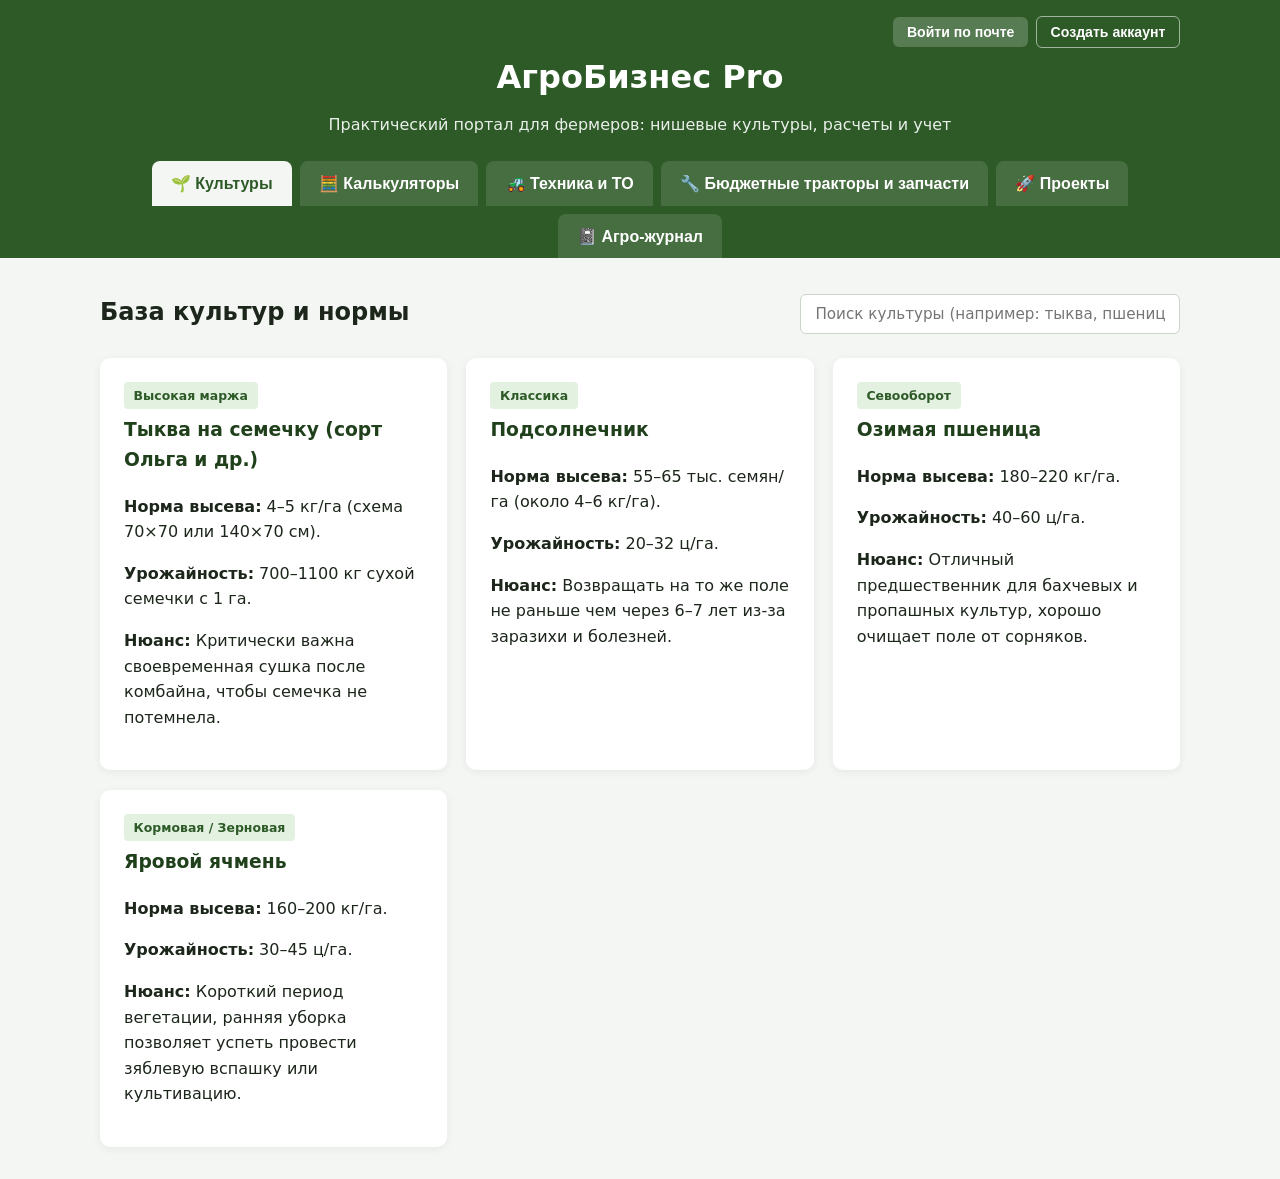
==== index.html @ dadf5dd4 "Add files via upload" ====
<!DOCTYPE html>
<html lang="ru">
<head>
    <meta charset="UTF-8">
    <meta name="viewport" content="width=device-width, initial-scale=1.0">
    <title>АгроБизнес Pro — Справочник, калькуляторы и журнал фермера</title>
    <link rel="stylesheet" href="style.css">
</head>
<body>
    <header>
        <div class="top-bar">
            <div class="auth-panel" id="authPanel">
                <button class="auth-btn" onclick="openAuthModal('login')">Войти по почте</button>
                <button class="auth-btn auth-btn-outline" onclick="openAuthModal('register')">Создать аккаунт</button>
            </div>
        </div>

        <h1>АгроБизнес Pro</h1>
        <p>Практический портал для фермеров: нишевые культуры, расчеты и учет</p>
        <nav class="tabs">
            <button class="tab-btn active" onclick="openTab('crops', this)">🌱 Культуры</button>
            <button class="tab-btn" onclick="openTab('calc', this)">🧮 Калькуляторы</button>
            <button class="tab-btn" onclick="openTab('tech', this)">🚜 Техника и ТО</button>
            <button class="tab-btn" onclick="openTab('budget-tractors', this)">🔧 Бюджетные тракторы и запчасти</button>
            <button class="tab-btn" onclick="openTab('projects', this)">🚀 Проекты</button>
            <button class="tab-btn" onclick="openTab('notes', this)">📓 Агро-журнал</button>
        </nav>
    </header>

    <!-- Модальное окно входа / регистрации -->
    <div class="modal-backdrop" id="authModal">
        <div class="modal-box">
            <button class="modal-close" onclick="closeAuthModal()">✕</button>
            <h3 id="authTitle">Вход по почте</h3>
            <p class="auth-hint" id="authHint">Локальный вход в браузере (для общей базы между устройствами подключается Supabase/Firebase).</p>
            <form onsubmit="handleAuthSubmit(event)">
                <div id="nameFieldWrap" style="display: none;">
                    <label>Имя или хозяйство:
                        <input type="text" id="authName" placeholder="Например: Илья / Хозяйство 3 га">
                    </label>
                </div>
                <label>Электронная почта:
                    <input type="email" id="authEmail" required placeholder="farmer@example.com">
                </label>
                <label>Пароль:
                    <input type="password" id="authPassword" required minlength="4" placeholder="Минимум 4 символа">
                </label>
                <button type="submit" id="authSubmitBtn">Войти</button>
            </form>
            <div class="auth-switch">
                <span id="authSwitchText">Нет аккаунта?</span>
                <button type="button" class="link-btn" id="authSwitchBtn" onclick="toggleAuthMode()">Зарегистрироваться</button>
            </div>
            <div class="auth-error" id="authError"></div>
        </div>
    </div>

    <main>
        <!-- ВКЛАДКА 1: КУЛЬТУРЫ -->
        <section id="crops" class="tab-content active">
            <div class="section-header">
                <h2>База культур и нормы</h2>
                <input type="text" id="searchCrop" placeholder="Поиск культуры (например: тыква, пшеница)..." onkeyup="filterCrops()">
            </div>
            <div class="cards" id="cropCards">
                <div class="card crop-item">
                    <span class="badge">Высокая маржа</span>
                    <h3>Тыква на семечку (сорт Ольга и др.)</h3>
                    <p><strong>Норма высева:</strong> 4–5 кг/га (схема 70×70 или 140×70 см).</p>
                    <p><strong>Урожайность:</strong> 700–1100 кг сухой семечки с 1 га.</p>
                    <p><strong>Нюанс:</strong> Критически важна своевременная сушка после комбайна, чтобы семечка не потемнела.</p>
                </div>
                <div class="card crop-item">
                    <span class="badge">Классика</span>
                    <h3>Подсолнечник</h3>
                    <p><strong>Норма высева:</strong> 55–65 тыс. семян/га (около 4–6 кг/га).</p>
                    <p><strong>Урожайность:</strong> 20–32 ц/га.</p>
                    <p><strong>Нюанс:</strong> Возвращать на то же поле не раньше чем через 6–7 лет из-за заразихи и болезней.</p>
                </div>
                <div class="card crop-item">
                    <span class="badge">Севооборот</span>
                    <h3>Озимая пшеница</h3>
                    <p><strong>Норма высева:</strong> 180–220 кг/га.</p>
                    <p><strong>Урожайность:</strong> 40–60 ц/га.</p>
                    <p><strong>Нюанс:</strong> Отличный предшественник для бахчевых и пропашных культур, хорошо очищает поле от сорняков.</p>
                </div>
                <div class="card crop-item">
                    <span class="badge">Кормовая / Зерновая</span>
                    <h3>Яровой ячмень</h3>
                    <p><strong>Норма высева:</strong> 160–200 кг/га.</p>
                    <p><strong>Урожайность:</strong> 30–45 ц/га.</p>
                    <p><strong>Нюанс:</strong> Короткий период вегетации, ранняя уборка позволяет успеть провести зяблевую вспашку или культивацию.</p>
                </div>
            </div>
        </section>

        <!-- ВКЛАДКА 2: КАЛЬКУЛЯТОРЫ -->
        <section id="calc" class="tab-content">
            <h2>Агро-калькуляторы</h2>
            <div class="calc-grid">
                <div class="calc-box">
                    <h3>💰 Рентабельность гектара</h3>
                    <label>Площадь (га): <input type="number" id="area" value="3"></label>
                    <label>Затраты на 1 га (ГСМ, семена, работа): <input type="number" id="cost" value="15000"></label>
                    <label>Урожайность с 1 га (кг): <input type="number" id="yield" value="800"></label>
                    <label>Цена реализации за 1 кг: <input type="number" id="price" value="85"></label>
                    <button onclick="calculateProfit()">Рассчитать прибыль</button>
                    <div class="result-box" id="profitResult">Чистая прибыль: 159 000</div>
                </div>

                <div class="calc-box">
                    <h3>🌾 Расход семян и топлива (ГСМ)</h3>
                    <label>Площадь участка (га): <input type="number" id="seedArea" value="3"></label>
                    <label>Норма высева (кг/га): <input type="number" id="seedRate" value="4.5" step="0.1"></label>
                    <label>Запас на пересев (%): <input type="number" id="seedReserve" value="10"></label>
                    <label>Расход ДТ на цикл работ (л/га): <input type="number" id="fuelRate" value="35"></label>
                    <button onclick="calculateResources()">Рассчитать ресурсы</button>
                    <div class="result-box" id="resourceResult">Нужно семян: 14.9 кг | Дизтоплива: 105 л</div>
                </div>
            </div>
        </section>

        <!-- ВКЛАДКА 3: ТЕХНИКА И ТО -->
        <section id="tech" class="tab-content">
            <h2>Подготовка техники и агрегатов</h2>
            <div class="cards">
                <div class="card">
                    <h3>Трактор и мини-трактор</h3>
                    <ul class="checklist">
                        <li><input type="checkbox"> Замена моторного масла и фильтров перед сезоном</li>
                        <li><input type="checkbox"> Проверка уровня масла в гидравлике и КПП</li>
                        <li><input type="checkbox"> Протяжка колесных болтов и проверка давления в шинах</li>
                        <li><input type="checkbox"> Шприцевание крестовин, рулевых тяг и навески</li>
                    </ul>
                </div>
                <div class="card">
                    <h3>Культиватор и почвообработка</h3>
                    <ul class="checklist">
                        <li><input type="checkbox"> Проверка износа стрельчатых лап и стоек</li>
                        <li><input type="checkbox"> Выставление рамы по горизонту на ровной площадке</li>
                        <li><input type="checkbox"> Смазка подшипников опорных колес и катков</li>
                    </ul>
                </div>
                <div class="card">
                    <h3>Прицеп и логистика урожая</h3>
                    <ul class="checklist">
                        <li><input type="checkbox"> Проверка ступичных подшипников и тормозной системы</li>
                        <li><input type="checkbox"> Герметичность бортов (особенно для мелкого зерна и семечки)</li>
                        <li><input type="checkbox"> Исправность светотехники и страховочных цепей</li>
                    </ul>
                </div>
            </div>
        </section>

        <!-- ВКЛАДКА 4: БЮДЖЕТНЫЕ ТРАКТОРЫ И ЗАПЧАСТИ -->
        <section id="budget-tractors" class="tab-content">
            <div class="section-header">
                <h2>Бюджетные тракторы и комплектующие</h2>
                <input type="text" id="searchTractor" placeholder="Поиск модели или запчасти (ремни, гидравлика, навеска)..." onkeyup="filterTractors()">
            </div>

            <div class="cards" id="tractorCards">
                <div class="card tractor-item">
                    <span class="badge">Бюджет / ЛПХ</span>
                    <h3>Ременные минитракторы (12–18 л.с.)</h3>
                    <p><strong>Плюсы:</strong> Низкая цена входа, простая конструкция, доступные расходники и малый расход топлива.</p>
                    <p><strong>Минусы:</strong> Меньший ресурс при тяжелой вспашке и частой работе с прицепом.</p>
                    <p><strong>На что смотреть при покупке:</strong> Люфты в рулевом, состояние ремней и шкивов, подтеки масла на КПП и двигателе.</p>
                </div>

                <div class="card tractor-item">
                    <span class="badge">Универсальный класс</span>
                    <h3>Компактные полноприводные/заднеприводные минитракторы (20–24 л.с.)</h3>
                    <p><strong>Плюсы:</strong> Полноценная гидравлика, ВОМ, удобнее работать с культиватором, фрезой и прицепом на нескольких гектарах.</p>
                    <p><strong>Минусы:</strong> Выше стоимость самой машины и узлов трансмиссии/гидравлики.</p>
                    <p><strong>На что смотреть при покупке:</strong> Работа гидрораспределителя под нагрузкой, состояние сцепления и шлицов ВОМ.</p>
                </div>

                <div class="card tractor-item">
                    <span class="badge">DIY / Адаптация</span>
                    <h3>Малобюджетные и кастомные минитракторы</h3>
                    <p><strong>Плюсы:</strong> Гибкая сборка под конкретные задачи (культивация, перевозка, междурядная обработка) за минимальные деньги.</p>
                    <p><strong>Минусы:</strong> Требуют времени на доводку, сварку, подбор передаточных чисел и самостоятельный ремонт.</p>
                    <p><strong>На что смотреть при покупке:</strong> Прочность рамы и точек крепления навески, соосность валов и цепных/ременных передач.</p>
                </div>
            </div>

            <h3 class="sub-heading">Ключевые комплектующие и запчасти в запасе</h3>
            <div class="cards">
                <div class="card tractor-item">
                    <span class="badge">Привод и трансмиссия</span>
                    <h3>Ремни, цепи, шкивы и сцепление</h3>
                    <p><strong>Запчасти:</strong> Клиновые ремни профиля B/SPB, приводные цепи, натяжные ролики, диски/выжимные сцепления.</p>
                    <p><strong>Совет:</strong> Держите запасной ремень и замок/звенья цепи в ящике с инструментом — обрыв в поле не остановит работу надолго.</p>
                </div>

                <div class="card tractor-item">
                    <span class="badge">Навесное и гидравлика</span>
                    <h3>Гидрошланги, распределитель и тяги навески</h3>
                    <p><strong>Запчасти:</strong> РВД (рукава высокого давления), медные/алюминиевые уплотнительные кольца, пальцы, шплинты, центральный винт.</p>
                    <p><strong>Совет:</strong> Проверяйте шланги на трещины и потертости об острые кромки рамы.</p>
                </div>

                <div class="card tractor-item">
                    <span class="badge">Ходовая и ТО</span>
                    <h3>Фильтры, подшипники, крестовины и резина</h3>
                    <p><strong>Запчасти:</strong> Масляные, топливные и воздушные фильтры, ступичные/опорные подшипники, крестовины кардана, камеры и покрышки.</p>
                    <p><strong>Совет:</strong> Записывайте маркировку всех фильтров и подшипников в агро-журнал, чтобы заказывать без замеров в магазине.</p>
                </div>
            </div>
        </section>

        <!-- ВКЛАДКА 5: ПРОЕКТЫ СООБЩЕСТВА -->
        <section id="projects" class="tab-content">
            <div class="section-header">
                <h2>Проекты и идеи участников</h2>
                <input type="text" id="searchProject" placeholder="Поиск по проектам, направлению или автору..." onkeyup="filterProjects()">
            </div>

            <div class="project-form-box">
                <h3>Добавить свой проект</h3>
                <div class="project-form-grid">
                    <input type="text" id="projTitle" placeholder="Название проекта (например: Сушилка для тыквенной семечки)">
                    <input type="text" id="projCategory" placeholder="Направление (например: Переработка / Техника)">
                    <input type="text" id="projAuthor" placeholder="Автор / команда (или Контакт)">
                </div>
                <textarea id="projDesc" rows="3" placeholder="Кратко опишите цель проекта, что уже сделано и какая нужна помощь или партнерство..."></textarea>
                <button onclick="addProject()">Опубликовать проект</button>
            </div>

            <div class="cards" id="projectsList"></div>
        </section>

        <!-- ВКЛАДКА 6: АГРО-ЖУРНАЛ -->
        <section id="notes" class="tab-content">
            <h2>Журнал работ и расходов</h2>
            <p class="subtitle" id="notesScopeHint">Записи сохраняются в памяти вашего браузера.</p>
            <div class="note-form">
                <input type="text" id="noteText" placeholder="Например: Культивация 3 га — ушло 25 л ДТ...">
                <button onclick="addNote()">Добавить запись</button>
            </div>
            <ul id="notesList" class="notes-list"></ul>
        </section>
    </main>

    <script src="script.js"></script>
</body>
</html>
---- style.css ----
:root {
    --primary: #2d5a27;
    --primary-dark: #1f401b;
    --accent: #e6a817;
    --bg: #f3f6f2;
    --card-bg: #ffffff;
    --text: #1c261b;
}

body { font-family: system-ui, -apple-system, sans-serif; margin: 0; background: var(--bg); color: var(--text); line-height: 1.6; }
header { background: var(--primary); color: white; padding: 1rem 1rem 0; text-align: center; }
header h1 { margin: 0.25rem 0 0; font-size: 2rem; }
header p { margin: 0.5rem 0 1.5rem; opacity: 0.9; }

.top-bar { max-width: 1080px; margin: 0 auto; display: flex; justify-content: flex-end; }
.auth-panel { display: flex; align-items: center; gap: 0.5rem; flex-wrap: wrap; }
.user-badge { font-size: 0.88rem; background: rgba(255,255,255,0.16); padding: 0.35rem 0.7rem; border-radius: 6px; }
.auth-btn { background: rgba(255,255,255,0.2); color: white; padding: 0.45rem 0.85rem; font-size: 0.88rem; border-radius: 6px; }
.auth-btn:hover { background: rgba(255,255,255,0.32); }
.auth-btn-outline { background: transparent; border: 1px solid rgba(255,255,255,0.55); }

.tabs { display: flex; justify-content: center; gap: 0.5rem; flex-wrap: wrap; max-width: 1080px; margin: 0 auto; }
.tab-btn { background: rgba(255,255,255,0.12); color: white; border: none; padding: 0.8rem 1.2rem; border-radius: 8px 8px 0 0; cursor: pointer; font-size: 1rem; font-weight: 600; transition: 0.2s; }
.tab-btn:hover { background: rgba(255,255,255,0.25); }
.tab-btn.active { background: var(--bg); color: var(--primary); }

main { max-width: 1080px; margin: 2rem auto; padding: 0 1rem; }
.tab-content { display: none; animation: fadeIn 0.25s ease; }
.tab-content.active { display: block; }

@keyframes fadeIn { from { opacity: 0; transform: translateY(4px); } to { opacity: 1; transform: translateY(0); } }

.section-header { display: flex; justify-content: space-between; align-items: center; flex-wrap: wrap; gap: 1rem; margin-bottom: 1.5rem; }
.section-header h2 { margin: 0; }
#searchCrop, #searchTractor, #searchProject { max-width: 380px; padding: 0.6rem 0.9rem; border: 1px solid #cbd5c9; border-radius: 6px; font-size: 0.95rem; }
.sub-heading { margin: 2rem 0 1rem; color: var(--primary-dark); }

.cards { display: grid; grid-template-columns: repeat(auto-fit, minmax(270px, 1fr)); gap: 1.2rem; }
.card { background: var(--card-bg); padding: 1.5rem; border-radius: 10px; box-shadow: 0 2px 8px rgba(0,0,0,0.06); position: relative; }
.card h3 { margin-top: 0.4rem; color: var(--primary-dark); }
.badge { display: inline-block; background: #e3f1e1; color: var(--primary); font-size: 0.78rem; font-weight: bold; padding: 0.2rem 0.6rem; border-radius: 4px; }

.calc-grid { display: grid; grid-template-columns: repeat(auto-fit, minmax(300px, 1fr)); gap: 1.5rem; }
.calc-box { background: var(--card-bg); padding: 1.5rem; border-radius: 10px; box-shadow: 0 2px 8px rgba(0,0,0,0.06); display: flex; flex-direction: column; gap: 0.8rem; }
.calc-box h3 { margin: 0 0 0.4rem; color: var(--primary-dark); }
input[type="number"], input[type="text"], input[type="email"], input[type="password"], textarea {
    width: 100%; padding: 0.55rem; margin-top: 0.25rem; border: 1px solid #cbd5c9; border-radius: 6px; box-sizing: border-box; font-size: 1rem; font-family: inherit;
}
button { background: var(--primary); color: white; border: none; padding: 0.8rem 1.2rem; border-radius: 6px; cursor: pointer; font-weight: bold; font-size: 0.95rem; }
button:hover { background: var(--primary-dark); }
.result-box { background: #eef6ed; border-left: 4px solid var(--primary); padding: 0.8rem; font-weight: bold; border-radius: 4px; margin-top: 0.3rem; }

.checklist { list-style: none; padding: 0; margin: 0; }
.checklist li { padding: 0.5rem 0; border-bottom: 1px solid #eef2ed; display: flex; align-items: center; gap: 0.6rem; }
.checklist li:last-child { border-bottom: none; }

.project-form-box { background: var(--card-bg); padding: 1.5rem; border-radius: 10px; box-shadow: 0 2px 8px rgba(0,0,0,0.06); margin-bottom: 1.5rem; display: flex; flex-direction: column; gap: 0.8rem; }
.project-form-box h3 { margin: 0; color: var(--primary-dark); }
.project-form-grid { display: grid; grid-template-columns: repeat(auto-fit, minmax(200px, 1fr)); gap: 0.8rem; }
.project-meta { font-size: 0.85rem; color: #526350; margin-top: 0.8rem; }
.project-actions { margin-top: 1rem; display: flex; justify-content: flex-end; }

.note-form { display: flex; gap: 0.6rem; margin-bottom: 1.2rem; }
.note-form input { margin-top: 0; }
.notes-list { list-style: none; padding: 0; display: flex; flex-direction: column; gap: 0.6rem; }
.notes-list li { background: white; padding: 0.9rem 1.2rem; border-radius: 8px; display: flex; justify-content: space-between; align-items: center; box-shadow: 0 1px 4px rgba(0,0,0,0.05); }
.del-btn { background: #c93b3b; padding: 0.4rem 0.7rem; font-size: 0.85rem; }
.del-btn:hover { background: #a62c2c; }

/* Модалка авторизации */
.modal-backdrop { display: none; position: fixed; inset: 0; background: rgba(0,0,0,0.55); z-index: 100; align-items: center; justify-content: center; padding: 1rem; }
.modal-backdrop.open { display: flex; }
.modal-box { background: white; width: 100%; max-width: 400px; padding: 1.6rem; border-radius: 12px; position: relative; box-shadow: 0 10px 30px rgba(0,0,0,0.25); }
.modal-box h3 { margin: 0 0 0.4rem; color: var(--primary-dark); }
.modal-box form { display: flex; flex-direction: column; gap: 0.8rem; margin-top: 0.8rem; }
.modal-close { position: absolute; top: 0.8rem; right: 0.8rem; background: transparent; color: #555; padding: 0.3rem 0.6rem; font-size: 1.1rem; }
.modal-close:hover { background: #eef2ed; color: #111; }
.auth-hint { font-size: 0.82rem; color: #5a6958; margin: 0; }
.auth-switch { margin-top: 1rem; font-size: 0.9rem; display: flex; gap: 0.4rem; align-items: center; flex-wrap: wrap; }
.link-btn { background: none; color: var(--primary); padding: 0; text-decoration: underline; font-size: 0.9rem; }
.link-btn:hover { background: none; color: var(--primary-dark); }
.auth-error { color: #c93b3b; font-size: 0.88rem; margin-top: 0.6rem; min-height: 1.2em; }
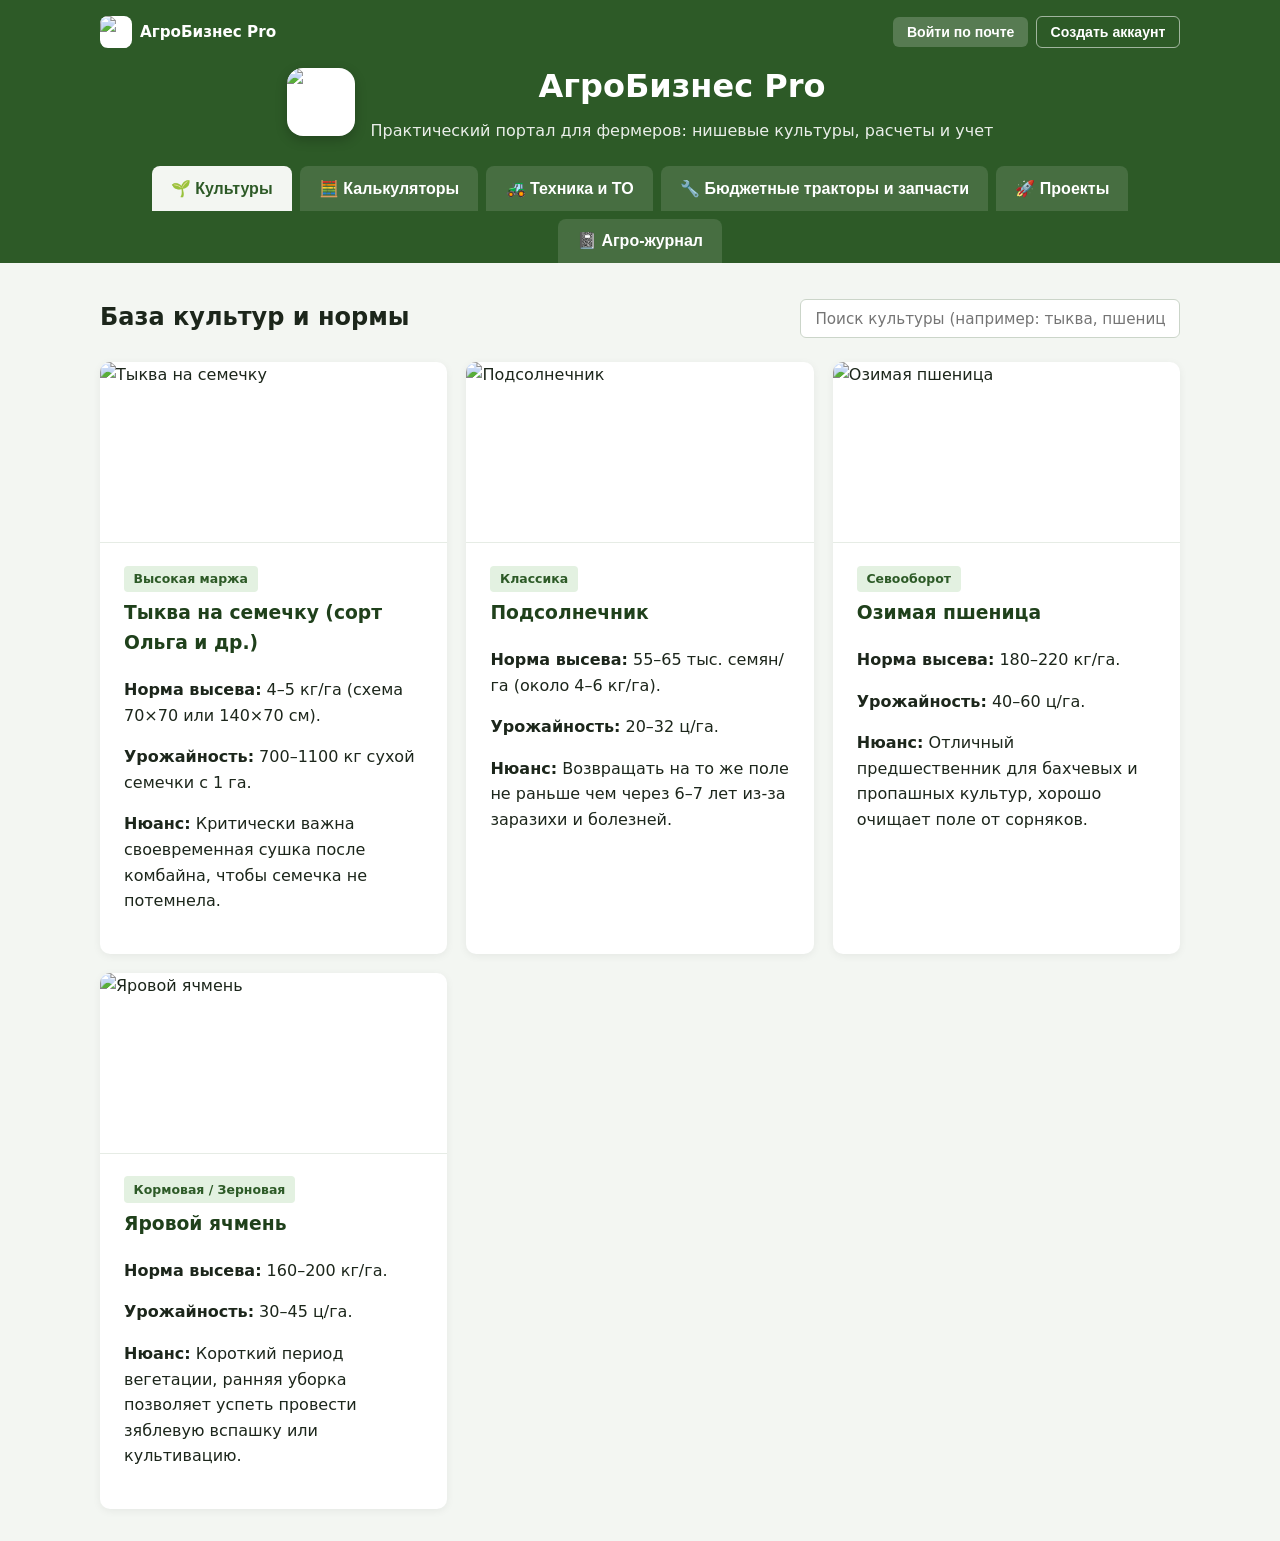
==== commit 6beda734: "Add files via upload" ====
--- a/index.html
+++ b/index.html
@@ -5,19 +5,30 @@
     <meta charset="UTF-8">
     <meta name="viewport" content="width=device-width, initial-scale=1.0">
     <title>АгроБизнес Pro — Справочник, калькуляторы и журнал фермера</title>
+    <link rel="icon" type="image/png" href="images/logo.png">
     <link rel="stylesheet" href="style.css">
 </head>
 <body>
     <header>
         <div class="top-bar">
+            <div class="brand-mini">
+                <img src="images/logo.png" alt="Логотип АгроБизнес Pro" class="site-logo">
+                <span class="brand-name">АгроБизнес Pro</span>
+            </div>
             <div class="auth-panel" id="authPanel">
                 <button class="auth-btn" onclick="openAuthModal('login')">Войти по почте</button>
                 <button class="auth-btn auth-btn-outline" onclick="openAuthModal('register')">Создать аккаунт</button>
             </div>
         </div>
 
-        <h1>АгроБизнес Pro</h1>
-        <p>Практический портал для фермеров: нишевые культуры, расчеты и учет</p>
+        <div class="hero-brand">
+            <img src="images/logo.png" alt="АгроБизнес Pro" class="hero-logo">
+            <div>
+                <h1>АгроБизнес Pro</h1>
+                <p>Практический портал для фермеров: нишевые культуры, расчеты и учет</p>
+            </div>
+        </div>
+
         <nav class="tabs">
             <button class="tab-btn active" onclick="openTab('crops', this)">🌱 Культуры</button>
             <button class="tab-btn" onclick="openTab('calc', this)">🧮 Калькуляторы</button>
@@ -65,32 +76,44 @@
             </div>
             <div class="cards" id="cropCards">
                 <div class="card crop-item">
-                    <span class="badge">Высокая маржа</span>
-                    <h3>Тыква на семечку (сорт Ольга и др.)</h3>
-                    <p><strong>Норма высева:</strong> 4–5 кг/га (схема 70×70 или 140×70 см).</p>
-                    <p><strong>Урожайность:</strong> 700–1100 кг сухой семечки с 1 га.</p>
-                    <p><strong>Нюанс:</strong> Критически важна своевременная сушка после комбайна, чтобы семечка не потемнела.</p>
-                </div>
-                <div class="card crop-item">
-                    <span class="badge">Классика</span>
-                    <h3>Подсолнечник</h3>
-                    <p><strong>Норма высева:</strong> 55–65 тыс. семян/га (около 4–6 кг/га).</p>
-                    <p><strong>Урожайность:</strong> 20–32 ц/га.</p>
-                    <p><strong>Нюанс:</strong> Возвращать на то же поле не раньше чем через 6–7 лет из-за заразихи и болезней.</p>
-                </div>
-                <div class="card crop-item">
-                    <span class="badge">Севооборот</span>
-                    <h3>Озимая пшеница</h3>
-                    <p><strong>Норма высева:</strong> 180–220 кг/га.</p>
-                    <p><strong>Урожайность:</strong> 40–60 ц/га.</p>
-                    <p><strong>Нюанс:</strong> Отличный предшественник для бахчевых и пропашных культур, хорошо очищает поле от сорняков.</p>
-                </div>
-                <div class="card crop-item">
-                    <span class="badge">Кормовая / Зерновая</span>
-                    <h3>Яровой ячмень</h3>
-                    <p><strong>Норма высева:</strong> 160–200 кг/га.</p>
-                    <p><strong>Урожайность:</strong> 30–45 ц/га.</p>
-                    <p><strong>Нюанс:</strong> Короткий период вегетации, ранняя уборка позволяет успеть провести зяблевую вспашку или культивацию.</p>
+                    <img src="images/pumpkin.jpg" alt="Тыква на семечку" class="crop-photo">
+                    <div class="card-body">
+                        <span class="badge">Высокая маржа</span>
+                        <h3>Тыква на семечку (сорт Ольга и др.)</h3>
+                        <p><strong>Норма высева:</strong> 4–5 кг/га (схема 70×70 или 140×70 см).</p>
+                        <p><strong>Урожайность:</strong> 700–1100 кг сухой семечки с 1 га.</p>
+                        <p><strong>Нюанс:</strong> Критически важна своевременная сушка после комбайна, чтобы семечка не потемнела.</p>
+                    </div>
+                </div>
+                <div class="card crop-item">
+                    <img src="images/sunflower.jpg" alt="Подсолнечник" class="crop-photo">
+                    <div class="card-body">
+                        <span class="badge">Классика</span>
+                        <h3>Подсолнечник</h3>
+                        <p><strong>Норма высева:</strong> 55–65 тыс. семян/га (около 4–6 кг/га).</p>
+                        <p><strong>Урожайность:</strong> 20–32 ц/га.</p>
+                        <p><strong>Нюанс:</strong> Возвращать на то же поле не раньше чем через 6–7 лет из-за заразихи и болезней.</p>
+                    </div>
+                </div>
+                <div class="card crop-item">
+                    <img src="images/wheat.jpg" alt="Озимая пшеница" class="crop-photo">
+                    <div class="card-body">
+                        <span class="badge">Севооборот</span>
+                        <h3>Озимая пшеница</h3>
+                        <p><strong>Норма высева:</strong> 180–220 кг/га.</p>
+                        <p><strong>Урожайность:</strong> 40–60 ц/га.</p>
+                        <p><strong>Нюанс:</strong> Отличный предшественник для бахчевых и пропашных культур, хорошо очищает поле от сорняков.</p>
+                    </div>
+                </div>
+                <div class="card crop-item">
+                    <img src="images/barley.jpg" alt="Яровой ячмень" class="crop-photo">
+                    <div class="card-body">
+                        <span class="badge">Кормовая / Зерновая</span>
+                        <h3>Яровой ячмень</h3>
+                        <p><strong>Норма высева:</strong> 160–200 кг/га.</p>
+                        <p><strong>Урожайность:</strong> 30–45 ц/га.</p>
+                        <p><strong>Нюанс:</strong> Короткий период вегетации, ранняя уборка позволяет успеть провести зяблевую вспашку или культивацию.</p>
+                    </div>
                 </div>
             </div>
         </section>
--- a/style.css
+++ b/style.css
@@ -10,10 +10,16 @@
 
 body { font-family: system-ui, -apple-system, sans-serif; margin: 0; background: var(--bg); color: var(--text); line-height: 1.6; }
 header { background: var(--primary); color: white; padding: 1rem 1rem 0; text-align: center; }
-header h1 { margin: 0.25rem 0 0; font-size: 2rem; }
-header p { margin: 0.5rem 0 1.5rem; opacity: 0.9; }
+header h1 { margin: 0; font-size: 2rem; }
+header p { margin: 0.35rem 0 0; opacity: 0.9; }
 
-.top-bar { max-width: 1080px; margin: 0 auto; display: flex; justify-content: flex-end; }
+.top-bar { max-width: 1080px; margin: 0 auto 0.8rem; display: flex; justify-content: space-between; align-items: center; gap: 0.8rem; flex-wrap: wrap; }
+.brand-mini { display: flex; align-items: center; gap: 0.5rem; font-weight: 700; font-size: 0.95rem; }
+.site-logo { width: 32px; height: 32px; border-radius: 8px; object-fit: cover; background: #fff; }
+
+.hero-brand { max-width: 1080px; margin: 0 auto 1.4rem; display: flex; align-items: center; justify-content: center; gap: 1rem; flex-wrap: wrap; }
+.hero-logo { width: 68px; height: 68px; border-radius: 16px; object-fit: cover; box-shadow: 0 4px 12px rgba(0,0,0,0.22); background: #fff; }
+
 .auth-panel { display: flex; align-items: center; gap: 0.5rem; flex-wrap: wrap; }
 .user-badge { font-size: 0.88rem; background: rgba(255,255,255,0.16); padding: 0.35rem 0.7rem; border-radius: 6px; }
 .auth-btn { background: rgba(255,255,255,0.2); color: white; padding: 0.45rem 0.85rem; font-size: 0.88rem; border-radius: 6px; }
@@ -37,7 +43,10 @@
 .sub-heading { margin: 2rem 0 1rem; color: var(--primary-dark); }
 
 .cards { display: grid; grid-template-columns: repeat(auto-fit, minmax(270px, 1fr)); gap: 1.2rem; }
-.card { background: var(--card-bg); padding: 1.5rem; border-radius: 10px; box-shadow: 0 2px 8px rgba(0,0,0,0.06); position: relative; }
+.card { background: var(--card-bg); padding: 1.5rem; border-radius: 10px; box-shadow: 0 2px 8px rgba(0,0,0,0.06); position: relative; overflow: hidden; }
+.card.crop-item { padding: 0; }
+.crop-photo { width: 100%; height: 180px; object-fit: cover; display: block; border-bottom: 1px solid #e6ece5; }
+.card-body { padding: 1.35rem 1.5rem 1.5rem; }
 .card h3 { margin-top: 0.4rem; color: var(--primary-dark); }
 .badge { display: inline-block; background: #e3f1e1; color: var(--primary); font-size: 0.78rem; font-weight: bold; padding: 0.2rem 0.6rem; border-radius: 4px; }
 
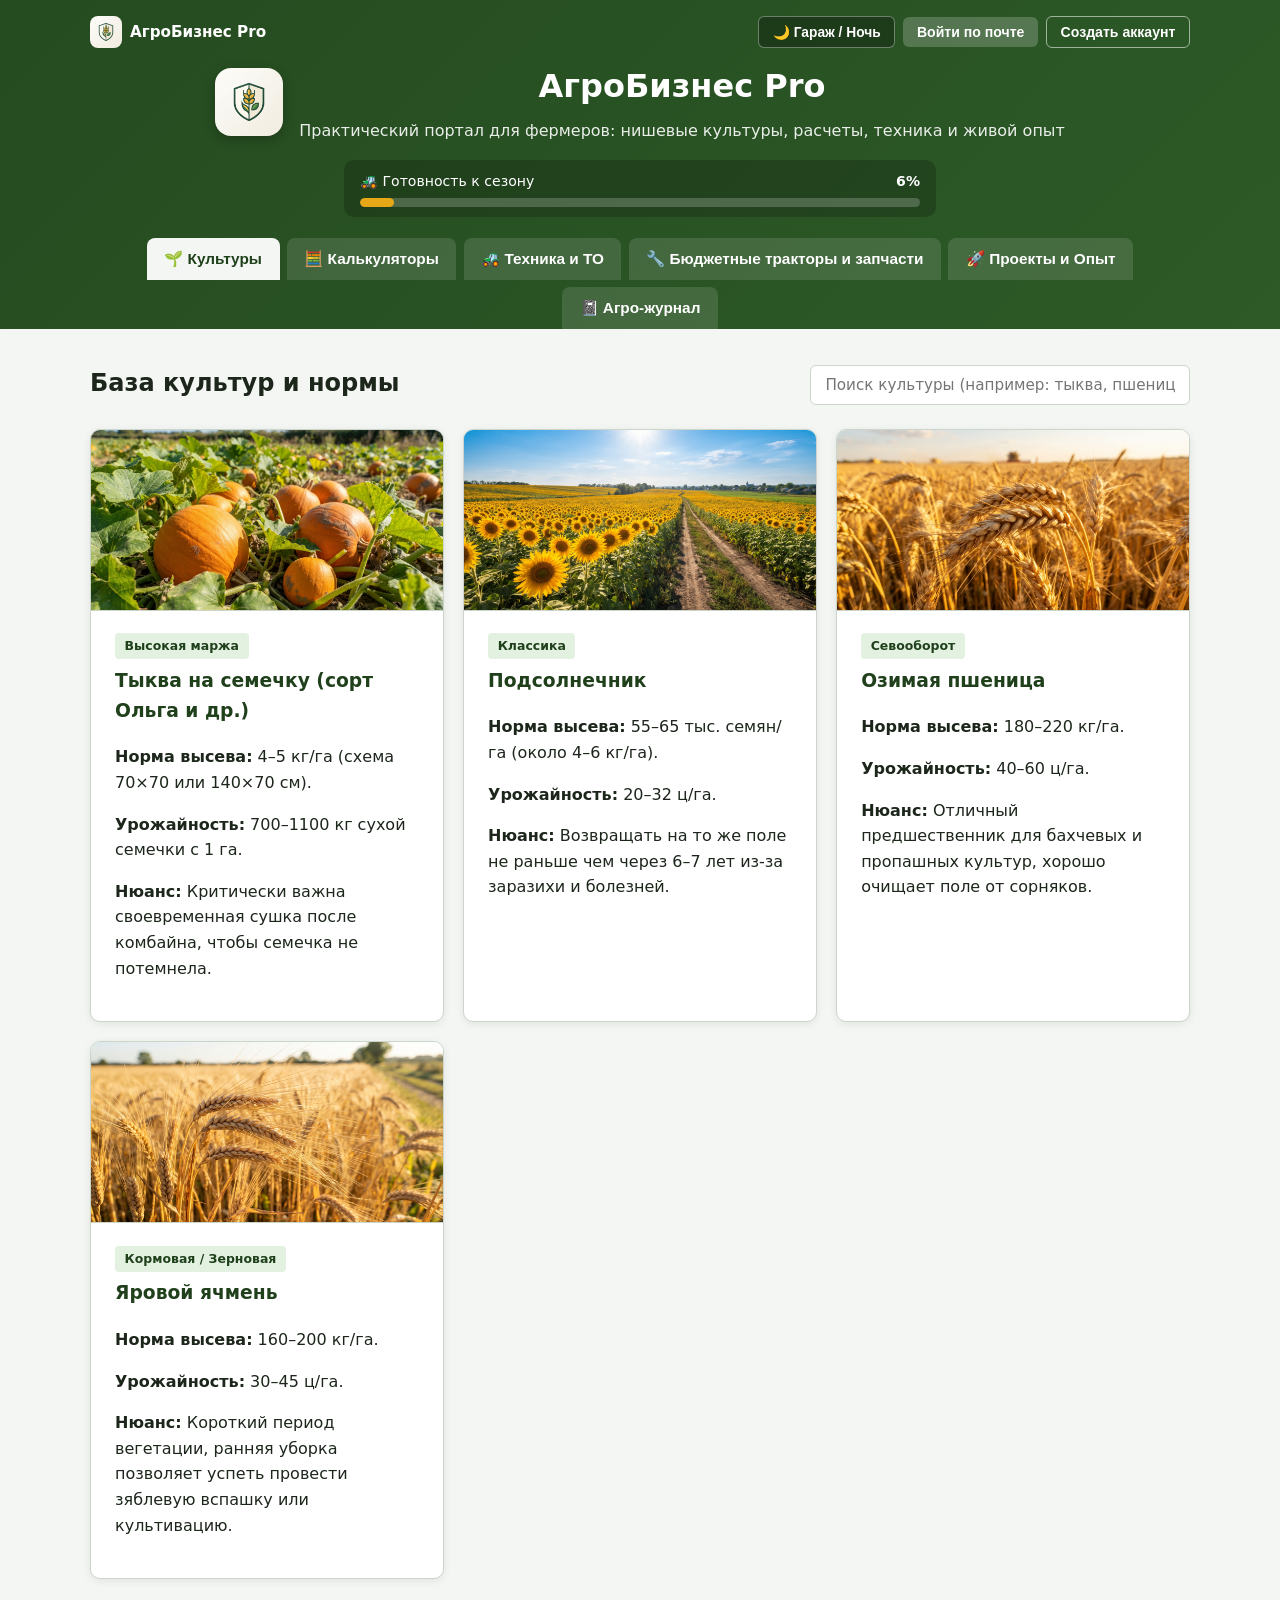
==== commit ce0e887a: "Add files via upload" ====
--- a/index.html
+++ b/index.html
@@ -15,9 +15,12 @@
                 <img src="images/logo.png" alt="Логотип АгроБизнес Pro" class="site-logo">
                 <span class="brand-name">АгроБизнес Pro</span>
             </div>
-            <div class="auth-panel" id="authPanel">
-                <button class="auth-btn" onclick="openAuthModal('login')">Войти по почте</button>
-                <button class="auth-btn auth-btn-outline" onclick="openAuthModal('register')">Создать аккаунт</button>
+            <div class="top-actions">
+                <button class="theme-toggle-btn" id="themeToggleBtn" onclick="toggleTheme()">🌙 Гараж / Ночь</button>
+                <div class="auth-panel" id="authPanel">
+                    <button class="auth-btn" onclick="openAuthModal('login')">Войти по почте</button>
+                    <button class="auth-btn auth-btn-outline" onclick="openAuthModal('register')">Создать аккаунт</button>
+                </div>
             </div>
         </div>
 
@@ -25,7 +28,18 @@
             <img src="images/logo.png" alt="АгроБизнес Pro" class="hero-logo">
             <div>
                 <h1>АгроБизнес Pro</h1>
-                <p>Практический портал для фермеров: нишевые культуры, расчеты и учет</p>
+                <p>Практический портал для фермеров: нишевые культуры, расчеты, техника и живой опыт</p>
+            </div>
+        </div>
+
+        <!-- Прогресс-бар готовности к сезону -->
+        <div class="season-progress-wrap">
+            <div class="season-progress-head">
+                <span>🚜 Готовность к сезону</span>
+                <strong id="seasonPercentText">0%</strong>
+            </div>
+            <div class="season-bar-track">
+                <div class="season-bar-fill" id="seasonBarFill" style="width: 0%;"></div>
             </div>
         </div>
 
@@ -34,7 +48,7 @@
             <button class="tab-btn" onclick="openTab('calc', this)">🧮 Калькуляторы</button>
             <button class="tab-btn" onclick="openTab('tech', this)">🚜 Техника и ТО</button>
             <button class="tab-btn" onclick="openTab('budget-tractors', this)">🔧 Бюджетные тракторы и запчасти</button>
-            <button class="tab-btn" onclick="openTab('projects', this)">🚀 Проекты</button>
+            <button class="tab-btn" onclick="openTab('projects', this)">🚀 Проекты и Опыт</button>
             <button class="tab-btn" onclick="openTab('notes', this)">📓 Агро-журнал</button>
         </nav>
     </header>
@@ -44,7 +58,7 @@
         <div class="modal-box">
             <button class="modal-close" onclick="closeAuthModal()">✕</button>
             <h3 id="authTitle">Вход по почте</h3>
-            <p class="auth-hint" id="authHint">Локальный вход в браузере (для общей базы между устройствами подключается Supabase/Firebase).</p>
+            <p class="auth-hint" id="authHint">Локальный вход в браузере (сохраняет твой профиль и журнал).</p>
             <form onsubmit="handleAuthSubmit(event)">
                 <div id="nameFieldWrap" style="display: none;">
                     <label>Имя или хозяйство:
@@ -118,26 +132,37 @@
             </div>
         </section>
 
-        <!-- ВКЛАДКА 2: КАЛЬКУЛЯТОРЫ -->
+        <!-- ВКЛАДКА 2: КАЛЬКУЛЯТОРЫ + СТРЕСС-ТЕСТ -->
         <section id="calc" class="tab-content">
-            <h2>Агро-калькуляторы</h2>
+            <h2>Агро-калькуляторы и стресс-тест</h2>
             <div class="calc-grid">
                 <div class="calc-box">
-                    <h3>💰 Рентабельность гектара</h3>
-                    <label>Площадь (га): <input type="number" id="area" value="3"></label>
-                    <label>Затраты на 1 га (ГСМ, семена, работа): <input type="number" id="cost" value="15000"></label>
-                    <label>Урожайность с 1 га (кг): <input type="number" id="yield" value="800"></label>
-                    <label>Цена реализации за 1 кг: <input type="number" id="price" value="85"></label>
+                    <h3>💰 Рентабельность + «А что, если…»</h3>
+                    <label>Площадь (га): <input type="number" id="area" value="3" oninput="calculateProfit()"></label>
+                    <label>Затраты на 1 га (ГСМ, семена, работа): <input type="number" id="cost" value="15000" oninput="calculateProfit()"></label>
+                    <label>Урожайность с 1 га (кг): <input type="number" id="yield" value="800" oninput="calculateProfit()"></label>
+                    <label>Цена реализации за 1 кг: <input type="number" id="price" value="85" oninput="calculateProfit()"></label>
+
+                    <div class="stress-panel">
+                        <span class="stress-title">⚡ Стресс-тест сценария:</span>
+                        <div class="stress-buttons">
+                            <button type="button" class="mini-btn" onclick="applyStress('normal')">Базовый</button>
+                            <button type="button" class="mini-btn warn" onclick="applyStress('drought')">Засуха (-25% урожая)</button>
+                            <button type="button" class="mini-btn warn" onclick="applyStress('priceDrop')">Обвал цены (-20%)</button>
+                            <button type="button" class="mini-btn danger" onclick="applyStress('hard')">Жёсткий шторм</button>
+                        </div>
+                    </div>
+
                     <button onclick="calculateProfit()">Рассчитать прибыль</button>
                     <div class="result-box" id="profitResult">Чистая прибыль: 159 000</div>
                 </div>
 
                 <div class="calc-box">
                     <h3>🌾 Расход семян и топлива (ГСМ)</h3>
-                    <label>Площадь участка (га): <input type="number" id="seedArea" value="3"></label>
-                    <label>Норма высева (кг/га): <input type="number" id="seedRate" value="4.5" step="0.1"></label>
-                    <label>Запас на пересев (%): <input type="number" id="seedReserve" value="10"></label>
-                    <label>Расход ДТ на цикл работ (л/га): <input type="number" id="fuelRate" value="35"></label>
+                    <label>Площадь участка (га): <input type="number" id="seedArea" value="3" oninput="calculateResources()"></label>
+                    <label>Норма высева (кг/га): <input type="number" id="seedRate" value="4.5" step="0.1" oninput="calculateResources()"></label>
+                    <label>Запас на пересев (%): <input type="number" id="seedReserve" value="10" oninput="calculateResources()"></label>
+                    <label>Расход ДТ на цикл работ (л/га): <input type="number" id="fuelRate" value="35" oninput="calculateResources()"></label>
                     <button onclick="calculateResources()">Рассчитать ресурсы</button>
                     <div class="result-box" id="resourceResult">Нужно семян: 14.9 кг | Дизтоплива: 105 л</div>
                 </div>
@@ -146,31 +171,35 @@
 
         <!-- ВКЛАДКА 3: ТЕХНИКА И ТО -->
         <section id="tech" class="tab-content">
-            <h2>Подготовка техники и агрегатов</h2>
-            <div class="cards">
+            <div class="section-header">
+                <h2>Подготовка техники и агрегатов</h2>
+                <button type="button" class="mini-btn" onclick="resetChecklist()">Сбросить галочки</button>
+            </div>
+            <p class="subtitle">Отмеченные пункты сохраняются и повышают общий процент готовности к сезону в шапке сайта.</p>
+            <div class="cards" id="techChecklistContainer">
                 <div class="card">
                     <h3>Трактор и мини-трактор</h3>
                     <ul class="checklist">
-                        <li><input type="checkbox"> Замена моторного масла и фильтров перед сезоном</li>
-                        <li><input type="checkbox"> Проверка уровня масла в гидравлике и КПП</li>
-                        <li><input type="checkbox"> Протяжка колесных болтов и проверка давления в шинах</li>
-                        <li><input type="checkbox"> Шприцевание крестовин, рулевых тяг и навески</li>
+                        <li><input type="checkbox" data-check-id="t1" onchange="saveChecklist()"> Замена моторного масла и фильтров перед сезоном</li>
+                        <li><input type="checkbox" data-check-id="t2" onchange="saveChecklist()"> Проверка уровня масла в гидравлике и КПП</li>
+                        <li><input type="checkbox" data-check-id="t3" onchange="saveChecklist()"> Протяжка колесных болтов и проверка давления в шинах</li>
+                        <li><input type="checkbox" data-check-id="t4" onchange="saveChecklist()"> Шприцевание крестовин, рулевых тяг и навески</li>
                     </ul>
                 </div>
                 <div class="card">
                     <h3>Культиватор и почвообработка</h3>
                     <ul class="checklist">
-                        <li><input type="checkbox"> Проверка износа стрельчатых лап и стоек</li>
-                        <li><input type="checkbox"> Выставление рамы по горизонту на ровной площадке</li>
-                        <li><input type="checkbox"> Смазка подшипников опорных колес и катков</li>
+                        <li><input type="checkbox" data-check-id="k1" onchange="saveChecklist()"> Проверка износа стрельчатых лап и стоек</li>
+                        <li><input type="checkbox" data-check-id="k2" onchange="saveChecklist()"> Выставление рамы по горизонту на ровной площадке</li>
+                        <li><input type="checkbox" data-check-id="k3" onchange="saveChecklist()"> Смазка подшипников опорных колес и катков</li>
                     </ul>
                 </div>
                 <div class="card">
                     <h3>Прицеп и логистика урожая</h3>
                     <ul class="checklist">
-                        <li><input type="checkbox"> Проверка ступичных подшипников и тормозной системы</li>
-                        <li><input type="checkbox"> Герметичность бортов (особенно для мелкого зерна и семечки)</li>
-                        <li><input type="checkbox"> Исправность светотехники и страховочных цепей</li>
+                        <li><input type="checkbox" data-check-id="p1" onchange="saveChecklist()"> Проверка ступичных подшипников и тормозной системы</li>
+                        <li><input type="checkbox" data-check-id="p2" onchange="saveChecklist()"> Герметичность бортов (особенно для мелкого зерна и семечки)</li>
+                        <li><input type="checkbox" data-check-id="p3" onchange="saveChecklist()"> Исправность светотехники и страховочных цепей</li>
                     </ul>
                 </div>
             </div>
@@ -234,22 +263,42 @@
             </div>
         </section>
 
-        <!-- ВКЛАДКА 5: ПРОЕКТЫ СООБЩЕСТВА -->
+        <!-- ВКЛАДКА 5: ПРОЕКТЫ, ОПЫТ И АГРО-РУЛЕТКА -->
         <section id="projects" class="tab-content">
+            <!-- Агро-рулетка нишевых идей -->
+            <div class="roulette-box">
+                <div class="roulette-head">
+                    <div>
+                        <span class="badge badge-gold">🎲 Агро-рулетка идей</span>
+                        <h3 id="rouletteTitle">Нажми «Крутить идею», чтобы получить нишевую связку</h3>
+                    </div>
+                    <div class="roulette-actions">
+                        <button type="button" onclick="spinAgroRoulette()">🎲 Крутить идею</button>
+                        <button type="button" class="mini-btn" id="adoptIdeaBtn" style="display:none;" onclick="adoptRouletteIdea()">➕ Взять в проекты</button>
+                    </div>
+                </div>
+                <p id="rouletteDesc">Генератор подкидывает реальные идеи для малых и средних хозяйств, переработки и заработка на технике.</p>
+            </div>
+
             <div class="section-header">
-                <h2>Проекты и идеи участников</h2>
-                <input type="text" id="searchProject" placeholder="Поиск по проектам, направлению или автору..." onkeyup="filterProjects()">
+                <h2>Проекты, кейсы и стена опыта</h2>
+                <input type="text" id="searchProject" placeholder="Поиск по проектам, опыту или автору..." onkeyup="filterProjects()">
             </div>
 
             <div class="project-form-box">
-                <h3>Добавить свой проект</h3>
+                <h3>Добавить проект, кейс или урок из практики</h3>
                 <div class="project-form-grid">
-                    <input type="text" id="projTitle" placeholder="Название проекта (например: Сушилка для тыквенной семечки)">
-                    <input type="text" id="projCategory" placeholder="Направление (например: Переработка / Техника)">
-                    <input type="text" id="projAuthor" placeholder="Автор / команда (или Контакт)">
-                </div>
-                <textarea id="projDesc" rows="3" placeholder="Кратко опишите цель проекта, что уже сделано и какая нужна помощь или партнерство..."></textarea>
-                <button onclick="addProject()">Опубликовать проект</button>
+                    <select id="projType">
+                        <option value="Проект / Идея">🚀 Проект / Идея</option>
+                        <option value="Успешный кейс">🏆 Успешный кейс</option>
+                        <option value="Факап / Урок">⚠️ Факап / Урок (грабли)</option>
+                    </select>
+                    <input type="text" id="projTitle" placeholder="Название (например: Сушилка для семечки)">
+                    <input type="text" id="projCategory" placeholder="Направление (Переработка / Техника / Поле)">
+                    <input type="text" id="projAuthor" placeholder="Автор / контакт">
+                </div>
+                <textarea id="projDesc" rows="3" placeholder="Опишите суть: что сделали, какие цифры получились или на чём споткнулись..."></textarea>
+                <button onclick="addProject()">Опубликовать на стену</button>
             </div>
 
             <div class="cards" id="projectsList"></div>
--- a/style.css
+++ b/style.css
@@ -6,19 +6,47 @@
     --bg: #f3f6f2;
     --card-bg: #ffffff;
     --text: #1c261b;
+    --muted: #526350;
+    --border: #cbd5c9;
+    --soft-bg: #eef6ed;
+    --badge-bg: #e3f1e1;
 }
 
-body { font-family: system-ui, -apple-system, sans-serif; margin: 0; background: var(--bg); color: var(--text); line-height: 1.6; }
-header { background: var(--primary); color: white; padding: 1rem 1rem 0; text-align: center; }
+body.garage-mode {
+    --primary: #3b7a33;
+    --primary-dark: #54a849;
+    --accent: #f0b429;
+    --bg: #121713;
+    --card-bg: #1b221c;
+    --text: #e6ede6;
+    --muted: #9eb09d;
+    --border: #323f33;
+    --soft-bg: #232d24;
+    --badge-bg: #263b25;
+}
+
+body { font-family: system-ui, -apple-system, sans-serif; margin: 0; background: var(--bg); color: var(--text); line-height: 1.6; transition: background 0.2s, color 0.2s; }
+header { background: linear-gradient(135deg, #254b20, #2d5a27); color: white; padding: 1rem 1rem 0; text-align: center; }
+body.garage-mode header { background: linear-gradient(135deg, #162615, #1e361c); border-bottom: 1px solid var(--border); }
 header h1 { margin: 0; font-size: 2rem; }
 header p { margin: 0.35rem 0 0; opacity: 0.9; }
 
-.top-bar { max-width: 1080px; margin: 0 auto 0.8rem; display: flex; justify-content: space-between; align-items: center; gap: 0.8rem; flex-wrap: wrap; }
+.top-bar { max-width: 1100px; margin: 0 auto 0.8rem; display: flex; justify-content: space-between; align-items: center; gap: 0.8rem; flex-wrap: wrap; }
 .brand-mini { display: flex; align-items: center; gap: 0.5rem; font-weight: 700; font-size: 0.95rem; }
 .site-logo { width: 32px; height: 32px; border-radius: 8px; object-fit: cover; background: #fff; }
+.top-actions { display: flex; align-items: center; gap: 0.5rem; flex-wrap: wrap; }
 
-.hero-brand { max-width: 1080px; margin: 0 auto 1.4rem; display: flex; align-items: center; justify-content: center; gap: 1rem; flex-wrap: wrap; }
-.hero-logo { width: 68px; height: 68px; border-radius: 16px; object-fit: cover; box-shadow: 0 4px 12px rgba(0,0,0,0.22); background: #fff; }
+.theme-toggle-btn { background: rgba(0,0,0,0.28); color: #fff; border: 1px solid rgba(255,255,255,0.35); padding: 0.45rem 0.85rem; font-size: 0.86rem; border-radius: 6px; }
+.theme-toggle-btn:hover { background: rgba(0,0,0,0.45); }
+
+.hero-brand { max-width: 1100px; margin: 0 auto 1rem; display: flex; align-items: center; justify-content: center; gap: 1rem; flex-wrap: wrap; }
+.hero-logo { width: 68px; height: 68px; border-radius: 16px; object-fit: cover; box-shadow: 0 4px 12px rgba(0,0,0,0.25); background: #fff; }
+
+/* Шкала готовности к сезону */
+.season-progress-wrap { max-width: 560px; margin: 0 auto 1.3rem; background: rgba(0,0,0,0.2); padding: 0.65rem 1rem; border-radius: 10px; text-align: left; }
+.season-progress-head { display: flex; justify-content: space-between; font-size: 0.88rem; margin-bottom: 0.35rem; }
+.season-bar-track { width: 100%; height: 9px; background: rgba(255,255,255,0.2); border-radius: 99px; overflow: hidden; }
+.season-bar-fill { height: 100%; background: var(--accent); border-radius: 99px; transition: width 0.35s ease; }
 
 .auth-panel { display: flex; align-items: center; gap: 0.5rem; flex-wrap: wrap; }
 .user-badge { font-size: 0.88rem; background: rgba(255,255,255,0.16); padding: 0.35rem 0.7rem; border-radius: 6px; }
@@ -26,12 +54,12 @@
 .auth-btn:hover { background: rgba(255,255,255,0.32); }
 .auth-btn-outline { background: transparent; border: 1px solid rgba(255,255,255,0.55); }
 
-.tabs { display: flex; justify-content: center; gap: 0.5rem; flex-wrap: wrap; max-width: 1080px; margin: 0 auto; }
-.tab-btn { background: rgba(255,255,255,0.12); color: white; border: none; padding: 0.8rem 1.2rem; border-radius: 8px 8px 0 0; cursor: pointer; font-size: 1rem; font-weight: 600; transition: 0.2s; }
+.tabs { display: flex; justify-content: center; gap: 0.45rem; flex-wrap: wrap; max-width: 1100px; margin: 0 auto; }
+.tab-btn { background: rgba(255,255,255,0.12); color: white; border: none; padding: 0.75rem 1.1rem; border-radius: 8px 8px 0 0; cursor: pointer; font-size: 0.96rem; font-weight: 600; transition: 0.2s; }
 .tab-btn:hover { background: rgba(255,255,255,0.25); }
-.tab-btn.active { background: var(--bg); color: var(--primary); }
+.tab-btn.active { background: var(--bg); color: var(--primary-dark); }
 
-main { max-width: 1080px; margin: 2rem auto; padding: 0 1rem; }
+main { max-width: 1100px; margin: 2rem auto; padding: 0 1rem; }
 .tab-content { display: none; animation: fadeIn 0.25s ease; }
 .tab-content.active { display: block; }
 
@@ -39,55 +67,72 @@
 
 .section-header { display: flex; justify-content: space-between; align-items: center; flex-wrap: wrap; gap: 1rem; margin-bottom: 1.5rem; }
 .section-header h2 { margin: 0; }
-#searchCrop, #searchTractor, #searchProject { max-width: 380px; padding: 0.6rem 0.9rem; border: 1px solid #cbd5c9; border-radius: 6px; font-size: 0.95rem; }
+.subtitle { color: var(--muted); margin-top: -0.6rem; margin-bottom: 1.2rem; }
+#searchCrop, #searchTractor, #searchProject { max-width: 380px; padding: 0.6rem 0.9rem; border: 1px solid var(--border); border-radius: 6px; font-size: 0.95rem; background: var(--card-bg); color: var(--text); }
 .sub-heading { margin: 2rem 0 1rem; color: var(--primary-dark); }
 
 .cards { display: grid; grid-template-columns: repeat(auto-fit, minmax(270px, 1fr)); gap: 1.2rem; }
-.card { background: var(--card-bg); padding: 1.5rem; border-radius: 10px; box-shadow: 0 2px 8px rgba(0,0,0,0.06); position: relative; overflow: hidden; }
+.card { background: var(--card-bg); padding: 1.5rem; border-radius: 10px; box-shadow: 0 2px 8px rgba(0,0,0,0.08); border: 1px solid var(--border); position: relative; overflow: hidden; }
 .card.crop-item { padding: 0; }
-.crop-photo { width: 100%; height: 180px; object-fit: cover; display: block; border-bottom: 1px solid #e6ece5; }
+.crop-photo { width: 100%; height: 180px; object-fit: cover; display: block; border-bottom: 1px solid var(--border); }
 .card-body { padding: 1.35rem 1.5rem 1.5rem; }
 .card h3 { margin-top: 0.4rem; color: var(--primary-dark); }
-.badge { display: inline-block; background: #e3f1e1; color: var(--primary); font-size: 0.78rem; font-weight: bold; padding: 0.2rem 0.6rem; border-radius: 4px; }
+.badge { display: inline-block; background: var(--badge-bg); color: var(--primary-dark); font-size: 0.78rem; font-weight: bold; padding: 0.2rem 0.6rem; border-radius: 4px; }
+.badge-gold { background: rgba(230, 168, 23, 0.2); color: #b88005; }
+body.garage-mode .badge-gold { color: #f5c445; }
+.badge-warn { background: rgba(201, 59, 59, 0.16); color: #c93b3b; }
 
-.calc-grid { display: grid; grid-template-columns: repeat(auto-fit, minmax(300px, 1fr)); gap: 1.5rem; }
-.calc-box { background: var(--card-bg); padding: 1.5rem; border-radius: 10px; box-shadow: 0 2px 8px rgba(0,0,0,0.06); display: flex; flex-direction: column; gap: 0.8rem; }
+.calc-grid { display: grid; grid-template-columns: repeat(auto-fit, minmax(310px, 1fr)); gap: 1.5rem; }
+.calc-box { background: var(--card-bg); padding: 1.5rem; border-radius: 10px; box-shadow: 0 2px 8px rgba(0,0,0,0.08); border: 1px solid var(--border); display: flex; flex-direction: column; gap: 0.8rem; }
 .calc-box h3 { margin: 0 0 0.4rem; color: var(--primary-dark); }
-input[type="number"], input[type="text"], input[type="email"], input[type="password"], textarea {
-    width: 100%; padding: 0.55rem; margin-top: 0.25rem; border: 1px solid #cbd5c9; border-radius: 6px; box-sizing: border-box; font-size: 1rem; font-family: inherit;
+input[type="number"], input[type="text"], input[type="email"], input[type="password"], select, textarea {
+    width: 100%; padding: 0.55rem; margin-top: 0.25rem; border: 1px solid var(--border); border-radius: 6px; box-sizing: border-box; font-size: 1rem; font-family: inherit;
+    background: var(--bg); color: var(--text);
 }
 button { background: var(--primary); color: white; border: none; padding: 0.8rem 1.2rem; border-radius: 6px; cursor: pointer; font-weight: bold; font-size: 0.95rem; }
-button:hover { background: var(--primary-dark); }
-.result-box { background: #eef6ed; border-left: 4px solid var(--primary); padding: 0.8rem; font-weight: bold; border-radius: 4px; margin-top: 0.3rem; }
+button:hover { opacity: 0.92; }
+.mini-btn { background: var(--soft-bg); color: var(--text); border: 1px solid var(--border); padding: 0.45rem 0.8rem; font-size: 0.84rem; }
+.mini-btn.warn { border-color: #d99b26; }
+.mini-btn.danger { border-color: #c93b3b; color: #c93b3b; }
+.result-box { background: var(--soft-bg); border-left: 4px solid var(--primary); padding: 0.85rem; font-weight: bold; border-radius: 4px; margin-top: 0.3rem; }
+
+.stress-panel { background: var(--soft-bg); padding: 0.8rem; border-radius: 8px; border: 1px dashed var(--border); }
+.stress-title { display: block; font-size: 0.85rem; font-weight: bold; margin-bottom: 0.5rem; color: var(--muted); }
+.stress-buttons { display: flex; flex-wrap: wrap; gap: 0.4rem; }
 
 .checklist { list-style: none; padding: 0; margin: 0; }
-.checklist li { padding: 0.5rem 0; border-bottom: 1px solid #eef2ed; display: flex; align-items: center; gap: 0.6rem; }
+.checklist li { padding: 0.5rem 0; border-bottom: 1px solid var(--border); display: flex; align-items: center; gap: 0.6rem; }
 .checklist li:last-child { border-bottom: none; }
 
-.project-form-box { background: var(--card-bg); padding: 1.5rem; border-radius: 10px; box-shadow: 0 2px 8px rgba(0,0,0,0.06); margin-bottom: 1.5rem; display: flex; flex-direction: column; gap: 0.8rem; }
+/* Агро-рулетка */
+.roulette-box { background: var(--card-bg); border: 2px solid var(--accent); padding: 1.3rem 1.5rem; border-radius: 12px; margin-bottom: 1.8rem; box-shadow: 0 4px 14px rgba(0,0,0,0.08); }
+.roulette-head { display: flex; justify-content: space-between; align-items: center; gap: 1rem; flex-wrap: wrap; }
+.roulette-head h3 { margin: 0.35rem 0 0; color: var(--primary-dark); }
+.roulette-actions { display: flex; gap: 0.5rem; flex-wrap: wrap; }
+.roulette-box p { margin: 0.7rem 0 0; color: var(--muted); }
+
+.project-form-box { background: var(--card-bg); padding: 1.5rem; border-radius: 10px; box-shadow: 0 2px 8px rgba(0,0,0,0.08); border: 1px solid var(--border); margin-bottom: 1.5rem; display: flex; flex-direction: column; gap: 0.8rem; }
 .project-form-box h3 { margin: 0; color: var(--primary-dark); }
-.project-form-grid { display: grid; grid-template-columns: repeat(auto-fit, minmax(200px, 1fr)); gap: 0.8rem; }
-.project-meta { font-size: 0.85rem; color: #526350; margin-top: 0.8rem; }
+.project-form-grid { display: grid; grid-template-columns: repeat(auto-fit, minmax(190px, 1fr)); gap: 0.8rem; }
+.project-meta { font-size: 0.85rem; color: var(--muted); margin-top: 0.8rem; }
 .project-actions { margin-top: 1rem; display: flex; justify-content: flex-end; }
 
 .note-form { display: flex; gap: 0.6rem; margin-bottom: 1.2rem; }
 .note-form input { margin-top: 0; }
 .notes-list { list-style: none; padding: 0; display: flex; flex-direction: column; gap: 0.6rem; }
-.notes-list li { background: white; padding: 0.9rem 1.2rem; border-radius: 8px; display: flex; justify-content: space-between; align-items: center; box-shadow: 0 1px 4px rgba(0,0,0,0.05); }
+.notes-list li { background: var(--card-bg); border: 1px solid var(--border); padding: 0.9rem 1.2rem; border-radius: 8px; display: flex; justify-content: space-between; align-items: center; }
 .del-btn { background: #c93b3b; padding: 0.4rem 0.7rem; font-size: 0.85rem; }
 .del-btn:hover { background: #a62c2c; }
 
 /* Модалка авторизации */
-.modal-backdrop { display: none; position: fixed; inset: 0; background: rgba(0,0,0,0.55); z-index: 100; align-items: center; justify-content: center; padding: 1rem; }
+.modal-backdrop { display: none; position: fixed; inset: 0; background: rgba(0,0,0,0.62); z-index: 100; align-items: center; justify-content: center; padding: 1rem; }
 .modal-backdrop.open { display: flex; }
-.modal-box { background: white; width: 100%; max-width: 400px; padding: 1.6rem; border-radius: 12px; position: relative; box-shadow: 0 10px 30px rgba(0,0,0,0.25); }
+.modal-box { background: var(--card-bg); color: var(--text); border: 1px solid var(--border); width: 100%; max-width: 400px; padding: 1.6rem; border-radius: 12px; position: relative; box-shadow: 0 10px 30px rgba(0,0,0,0.35); }
 .modal-box h3 { margin: 0 0 0.4rem; color: var(--primary-dark); }
 .modal-box form { display: flex; flex-direction: column; gap: 0.8rem; margin-top: 0.8rem; }
-.modal-close { position: absolute; top: 0.8rem; right: 0.8rem; background: transparent; color: #555; padding: 0.3rem 0.6rem; font-size: 1.1rem; }
-.modal-close:hover { background: #eef2ed; color: #111; }
-.auth-hint { font-size: 0.82rem; color: #5a6958; margin: 0; }
+.modal-close { position: absolute; top: 0.8rem; right: 0.8rem; background: transparent; color: var(--muted); padding: 0.3rem 0.6rem; font-size: 1.1rem; }
+.auth-hint { font-size: 0.82rem; color: var(--muted); margin: 0; }
 .auth-switch { margin-top: 1rem; font-size: 0.9rem; display: flex; gap: 0.4rem; align-items: center; flex-wrap: wrap; }
-.link-btn { background: none; color: var(--primary); padding: 0; text-decoration: underline; font-size: 0.9rem; }
-.link-btn:hover { background: none; color: var(--primary-dark); }
+.link-btn { background: none; color: var(--primary-dark); padding: 0; text-decoration: underline; font-size: 0.9rem; }
 .auth-error { color: #c93b3b; font-size: 0.88rem; margin-top: 0.6rem; min-height: 1.2em; }
 
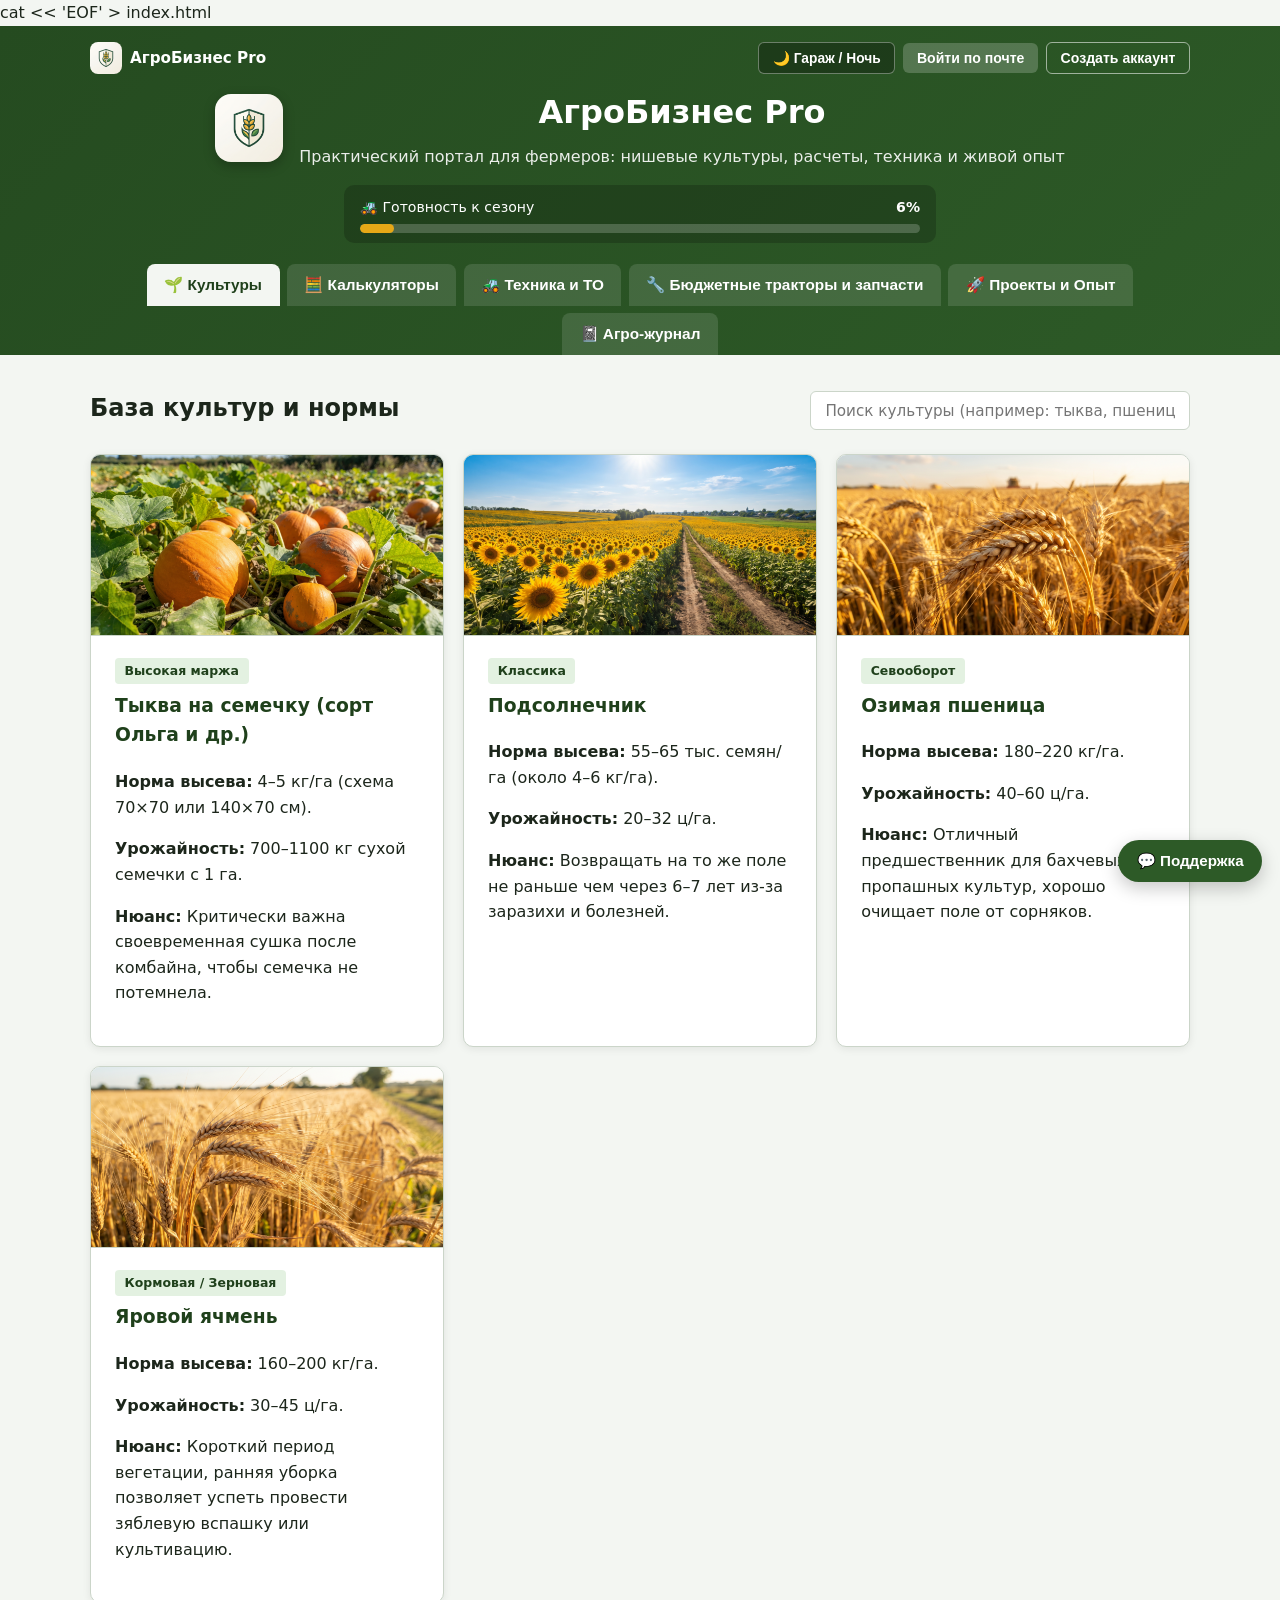
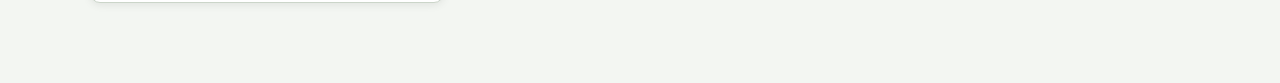
==== commit f5aa42f3: "Add files via upload" ====
--- a/index.html
+++ b/index.html
@@ -1,4 +1,5 @@
 
+cat << 'EOF' > index.html
 <!DOCTYPE html>
 <html lang="ru">
 <head>
@@ -265,7 +266,6 @@
 
         <!-- ВКЛАДКА 5: ПРОЕКТЫ, ОПЫТ И АГРО-РУЛЕТКА -->
         <section id="projects" class="tab-content">
-            <!-- Агро-рулетка нишевых идей -->
             <div class="roulette-box">
                 <div class="roulette-head">
                     <div>
@@ -316,6 +316,37 @@
         </section>
     </main>
 
+    <!-- Чат поддержки с автоответами и контактом 0639429569 -->
+    <div class="support-widget">
+        <button type="button" class="support-fab" id="supportFabBtn" onclick="toggleSupportChat()">💬 Поддержка</button>
+        <div class="support-drawer" id="supportDrawer">
+            <div class="support-header">
+                <div>
+                    <strong>Чат поддержки АгроБизнес Pro</strong>
+                    <div class="support-phone-row">
+                        <span>Тел: <a href="tel:+380639429569">0639429569</a></span>
+                        <button type="button" class="support-copy-btn" onclick="copySupportPhone()">Копировать</button>
+                    </div>
+                </div>
+                <button type="button" class="support-close-btn" onclick="toggleSupportChat()">✕</button>
+            </div>
+
+            <div class="support-quick-chips">
+                <button type="button" class="support-chip" onclick="sendQuickSupport('Как посчитать прибыль и стресс-тест?')">Калькулятор</button>
+                <button type="button" class="support-chip" onclick="sendQuickSupport('Нормы высева и тыква на семечку')">Культуры и высев</button>
+                <button type="button" class="support-chip" onclick="sendQuickSupport('Бюджетный трактор и запчасти')">Тракторы и запчасти</button>
+                <button type="button" class="support-chip" onclick="sendQuickSupport('Связаться по телефону')">Позвонить / Связь</button>
+            </div>
+
+            <div class="support-messages" id="supportMessages"></div>
+
+            <form class="support-form" onsubmit="handleSupportSubmit(event)">
+                <input type="text" id="supportInput" placeholder="Напиши вопрос..." autocomplete="off">
+                <button type="submit">Отправить</button>
+            </form>
+        </div>
+    </div>
+
     <script src="script.js"></script>
 </body>
 </html>
--- a/style.css
+++ b/style.css
@@ -59,7 +59,7 @@
 .tab-btn:hover { background: rgba(255,255,255,0.25); }
 .tab-btn.active { background: var(--bg); color: var(--primary-dark); }
 
-main { max-width: 1100px; margin: 2rem auto; padding: 0 1rem; }
+main { max-width: 1100px; margin: 2rem auto 5rem; padding: 0 1rem; }
 .tab-content { display: none; animation: fadeIn 0.25s ease; }
 .tab-content.active { display: block; }
 
@@ -136,3 +136,44 @@
 .link-btn { background: none; color: var(--primary-dark); padding: 0; text-decoration: underline; font-size: 0.9rem; }
 .auth-error { color: #c93b3b; font-size: 0.88rem; margin-top: 0.6rem; min-height: 1.2em; }
 
+/* Виджет чата поддержки */
+.support-widget { position: fixed; right: 18px; bottom: 18px; z-index: 120; }
+.support-fab { box-shadow: 0 6px 18px rgba(0,0,0,0.22); border-radius: 999px; padding: 0.75rem 1.15rem; font-size: 0.95rem; }
+.support-drawer {
+    display: none; position: fixed; right: 18px; bottom: 72px;
+    width: min(360px, calc(100vw - 36px)); max-height: 75vh;
+    background: var(--card-bg); color: var(--text); border: 1px solid var(--border);
+    border-radius: 14px; box-shadow: 0 12px 32px rgba(0,0,0,0.28);
+    flex-direction: column; overflow: hidden;
+}
+.support-drawer.open { display: flex; }
+.support-header {
+    background: var(--primary); color: #fff; padding: 0.85rem 1rem;
+    display: flex; justify-content: space-between; align-items: flex-start; gap: 0.5rem;
+}
+.support-phone-row { display: flex; align-items: center; gap: 0.5rem; margin-top: 0.25rem; font-size: 0.88rem; flex-wrap: wrap; }
+.support-phone-row a { color: #ffe58f; font-weight: 700; text-decoration: none; }
+.support-phone-row a:hover { text-decoration: underline; }
+.support-copy-btn { background: rgba(255,255,255,0.2); color: #fff; padding: 0.2rem 0.5rem; font-size: 0.75rem; border-radius: 4px; }
+.support-close-btn { background: transparent; color: #fff; padding: 0.2rem 0.45rem; font-size: 1rem; line-height: 1; }
+
+.support-quick-chips {
+    display: flex; flex-wrap: wrap; gap: 0.35rem; padding: 0.6rem 0.8rem;
+    background: var(--soft-bg); border-bottom: 1px solid var(--border);
+}
+.support-chip {
+    background: var(--card-bg); color: var(--text); border: 1px solid var(--border);
+    padding: 0.28rem 0.55rem; font-size: 0.76rem; border-radius: 999px; font-weight: 600;
+}
+.support-messages {
+    padding: 0.8rem; overflow-y: auto; display: flex; flex-direction: column; gap: 0.55rem; flex: 1; min-height: 180px;
+}
+.support-msg {
+    max-width: 88%; padding: 0.55rem 0.75rem; border-radius: 10px; font-size: 0.88rem; word-break: break-word;
+}
+.support-msg.bot { background: var(--soft-bg); border: 1px solid var(--border); align-self: flex-start; }
+.support-msg.user { background: var(--primary); color: #fff; align-self: flex-end; }
+.support-form { display: flex; gap: 0.4rem; padding: 0.65rem 0.8rem; border-top: 1px solid var(--border); background: var(--card-bg); }
+.support-form input { margin-top: 0; font-size: 0.9rem; padding: 0.45rem 0.65rem; }
+.support-form button { padding: 0.45rem 0.8rem; font-size: 0.88rem; }
+
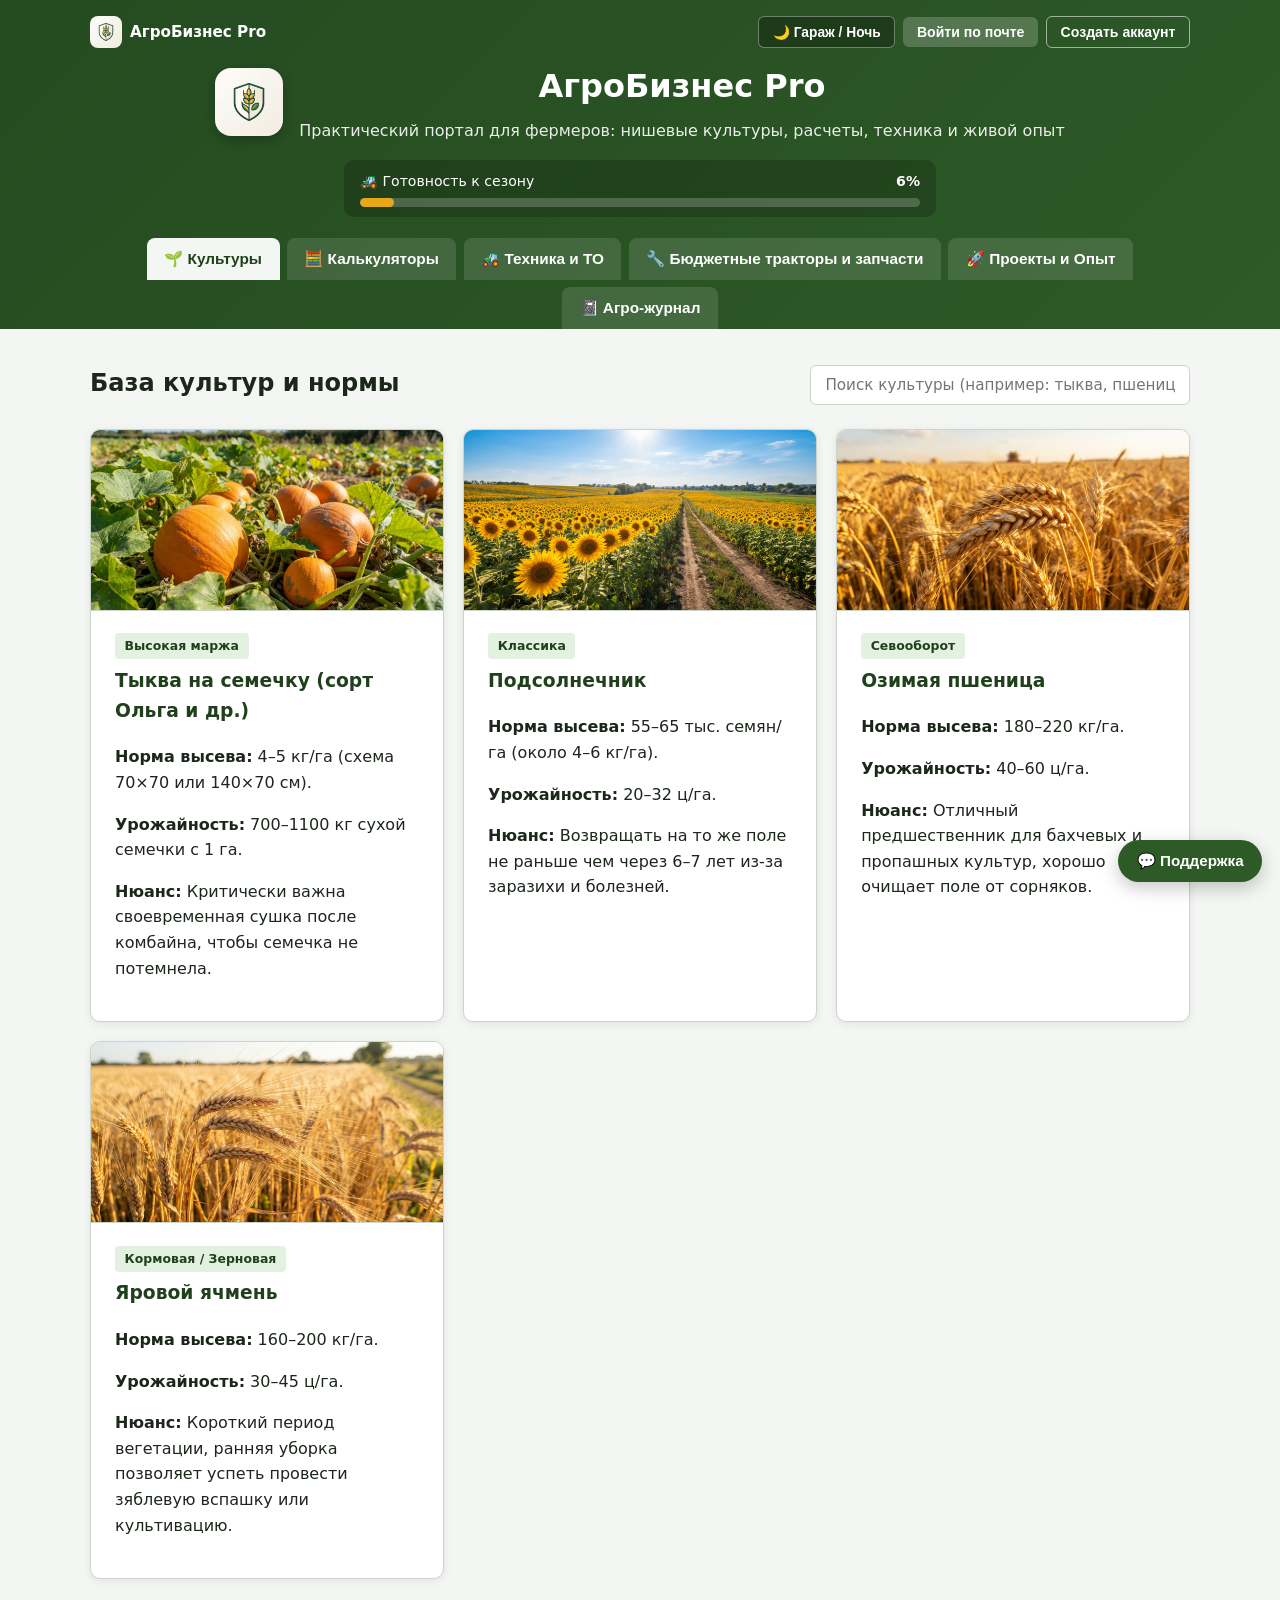
==== commit a7a522d7: "Remove unused cat command from index.html" ====
--- a/index.html
+++ b/index.html
@@ -1,5 +1,4 @@
 
-cat << 'EOF' > index.html
 <!DOCTYPE html>
 <html lang="ru">
 <head>
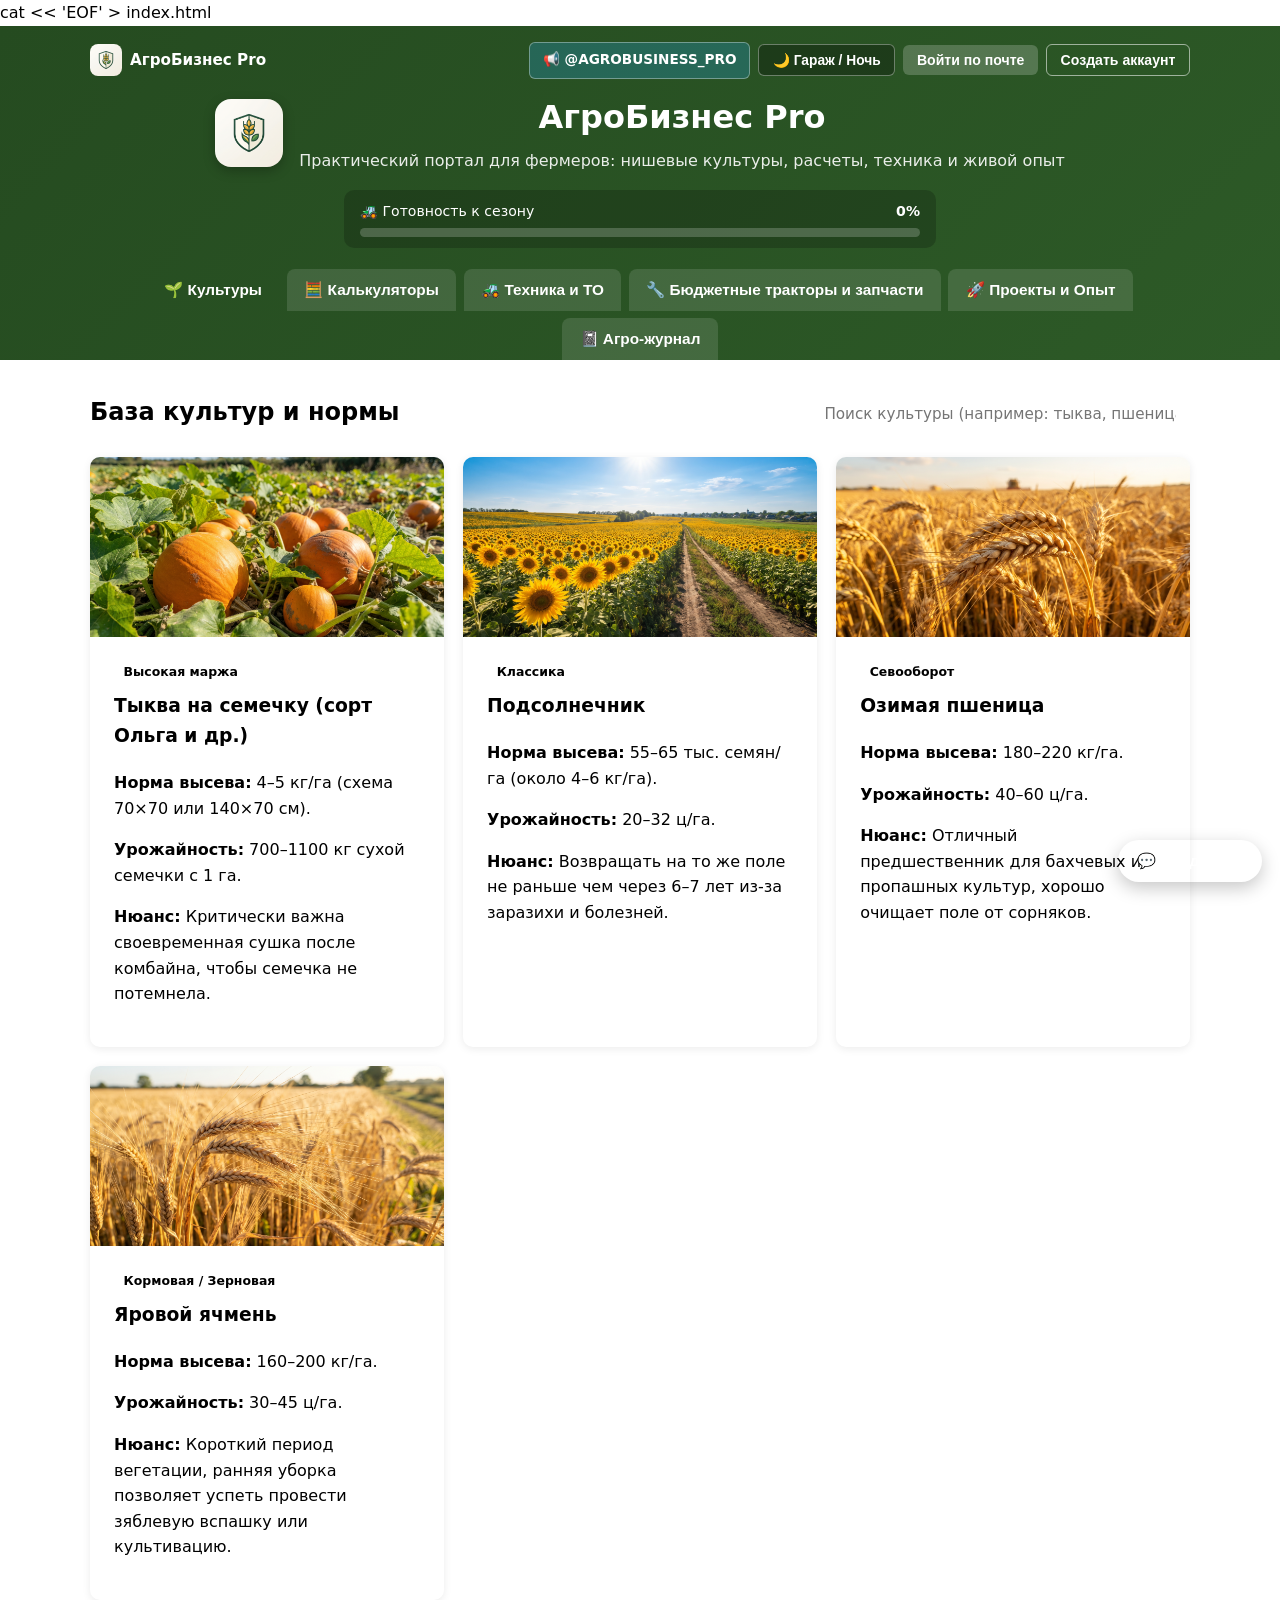
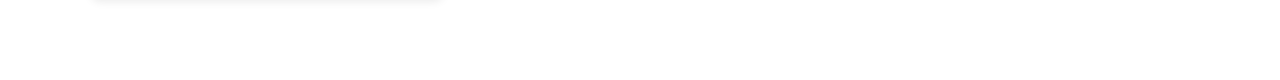
==== commit 5084a996: "Add files via upload" ====
--- a/index.html
+++ b/index.html
@@ -1,4 +1,5 @@
 
+cat << 'EOF' > index.html
 <!DOCTYPE html>
 <html lang="ru">
 <head>
@@ -16,6 +17,7 @@
                 <span class="brand-name">АгроБизнес Pro</span>
             </div>
             <div class="top-actions">
+                <a class="tg-header-link" href="https://t.me/AGROBUSINESS_PRO" target="_blank" rel="noopener noreferrer">📢 @AGROBUSINESS_PRO</a>
                 <button class="theme-toggle-btn" id="themeToggleBtn" onclick="toggleTheme()">🌙 Гараж / Ночь</button>
                 <div class="auth-panel" id="authPanel">
                     <button class="auth-btn" onclick="openAuthModal('login')">Войти по почте</button>
@@ -315,7 +317,7 @@
         </section>
     </main>
 
-    <!-- Чат поддержки с автоответами и контактом 0639429569 -->
+    <!-- Чат поддержки с автоответами, TG @AGROBUSINESS_PRO и контактом 0639429569 -->
     <div class="support-widget">
         <button type="button" class="support-fab" id="supportFabBtn" onclick="toggleSupportChat()">💬 Поддержка</button>
         <div class="support-drawer" id="supportDrawer">
@@ -325,6 +327,7 @@
                     <div class="support-phone-row">
                         <span>Тел: <a href="tel:+380639429569">0639429569</a></span>
                         <button type="button" class="support-copy-btn" onclick="copySupportPhone()">Копировать</button>
+                        <a class="support-tg-badge" href="https://t.me/AGROBUSINESS_PRO" target="_blank" rel="noopener noreferrer">TG канал</a>
                     </div>
                 </div>
                 <button type="button" class="support-close-btn" onclick="toggleSupportChat()">✕</button>
@@ -334,7 +337,7 @@
                 <button type="button" class="support-chip" onclick="sendQuickSupport('Как посчитать прибыль и стресс-тест?')">Калькулятор</button>
                 <button type="button" class="support-chip" onclick="sendQuickSupport('Нормы высева и тыква на семечку')">Культуры и высев</button>
                 <button type="button" class="support-chip" onclick="sendQuickSupport('Бюджетный трактор и запчасти')">Тракторы и запчасти</button>
-                <button type="button" class="support-chip" onclick="sendQuickSupport('Связаться по телефону')">Позвонить / Связь</button>
+                <button type="button" class="support-chip" onclick="sendQuickSupport('Связаться по телефону или в Telegram')">TG и телефон</button>
             </div>
 
             <div class="support-messages" id="supportMessages"></div>
--- a/style.css
+++ b/style.css
@@ -1,4 +1,5 @@
 
+cat << 'EOF' > style.css
 :root {
     --primary: #2d5a27;
     --primary-dark: #1f401b;
@@ -35,6 +36,13 @@
 .brand-mini { display: flex; align-items: center; gap: 0.5rem; font-weight: 700; font-size: 0.95rem; }
 .site-logo { width: 32px; height: 32px; border-radius: 8px; object-fit: cover; background: #fff; }
 .top-actions { display: flex; align-items: center; gap: 0.5rem; flex-wrap: wrap; }
+
+.tg-header-link {
+    background: rgba(36, 161, 222, 0.28); color: #fff; text-decoration: none;
+    border: 1px solid rgba(255,255,255,0.35); padding: 0.42rem 0.8rem;
+    font-size: 0.85rem; font-weight: 700; border-radius: 6px;
+}
+.tg-header-link:hover { background: rgba(36, 161, 222, 0.45); }
 
 .theme-toggle-btn { background: rgba(0,0,0,0.28); color: #fff; border: 1px solid rgba(255,255,255,0.35); padding: 0.45rem 0.85rem; font-size: 0.86rem; border-radius: 6px; }
 .theme-toggle-btn:hover { background: rgba(0,0,0,0.45); }
@@ -141,7 +149,7 @@
 .support-fab { box-shadow: 0 6px 18px rgba(0,0,0,0.22); border-radius: 999px; padding: 0.75rem 1.15rem; font-size: 0.95rem; }
 .support-drawer {
     display: none; position: fixed; right: 18px; bottom: 72px;
-    width: min(360px, calc(100vw - 36px)); max-height: 75vh;
+    width: min(370px, calc(100vw - 36px)); max-height: 75vh;
     background: var(--card-bg); color: var(--text); border: 1px solid var(--border);
     border-radius: 14px; box-shadow: 0 12px 32px rgba(0,0,0,0.28);
     flex-direction: column; overflow: hidden;
@@ -151,9 +159,10 @@
     background: var(--primary); color: #fff; padding: 0.85rem 1rem;
     display: flex; justify-content: space-between; align-items: flex-start; gap: 0.5rem;
 }
-.support-phone-row { display: flex; align-items: center; gap: 0.5rem; margin-top: 0.25rem; font-size: 0.88rem; flex-wrap: wrap; }
+.support-phone-row { display: flex; align-items: center; gap: 0.5rem; margin-top: 0.25rem; font-size: 0.86rem; flex-wrap: wrap; }
 .support-phone-row a { color: #ffe58f; font-weight: 700; text-decoration: none; }
 .support-phone-row a:hover { text-decoration: underline; }
+.support-tg-badge { background: rgba(255,255,255,0.2); padding: 0.15rem 0.5rem; border-radius: 4px; font-size: 0.76rem; }
 .support-copy-btn { background: rgba(255,255,255,0.2); color: #fff; padding: 0.2rem 0.5rem; font-size: 0.75rem; border-radius: 4px; }
 .support-close-btn { background: transparent; color: #fff; padding: 0.2rem 0.45rem; font-size: 1rem; line-height: 1; }
 
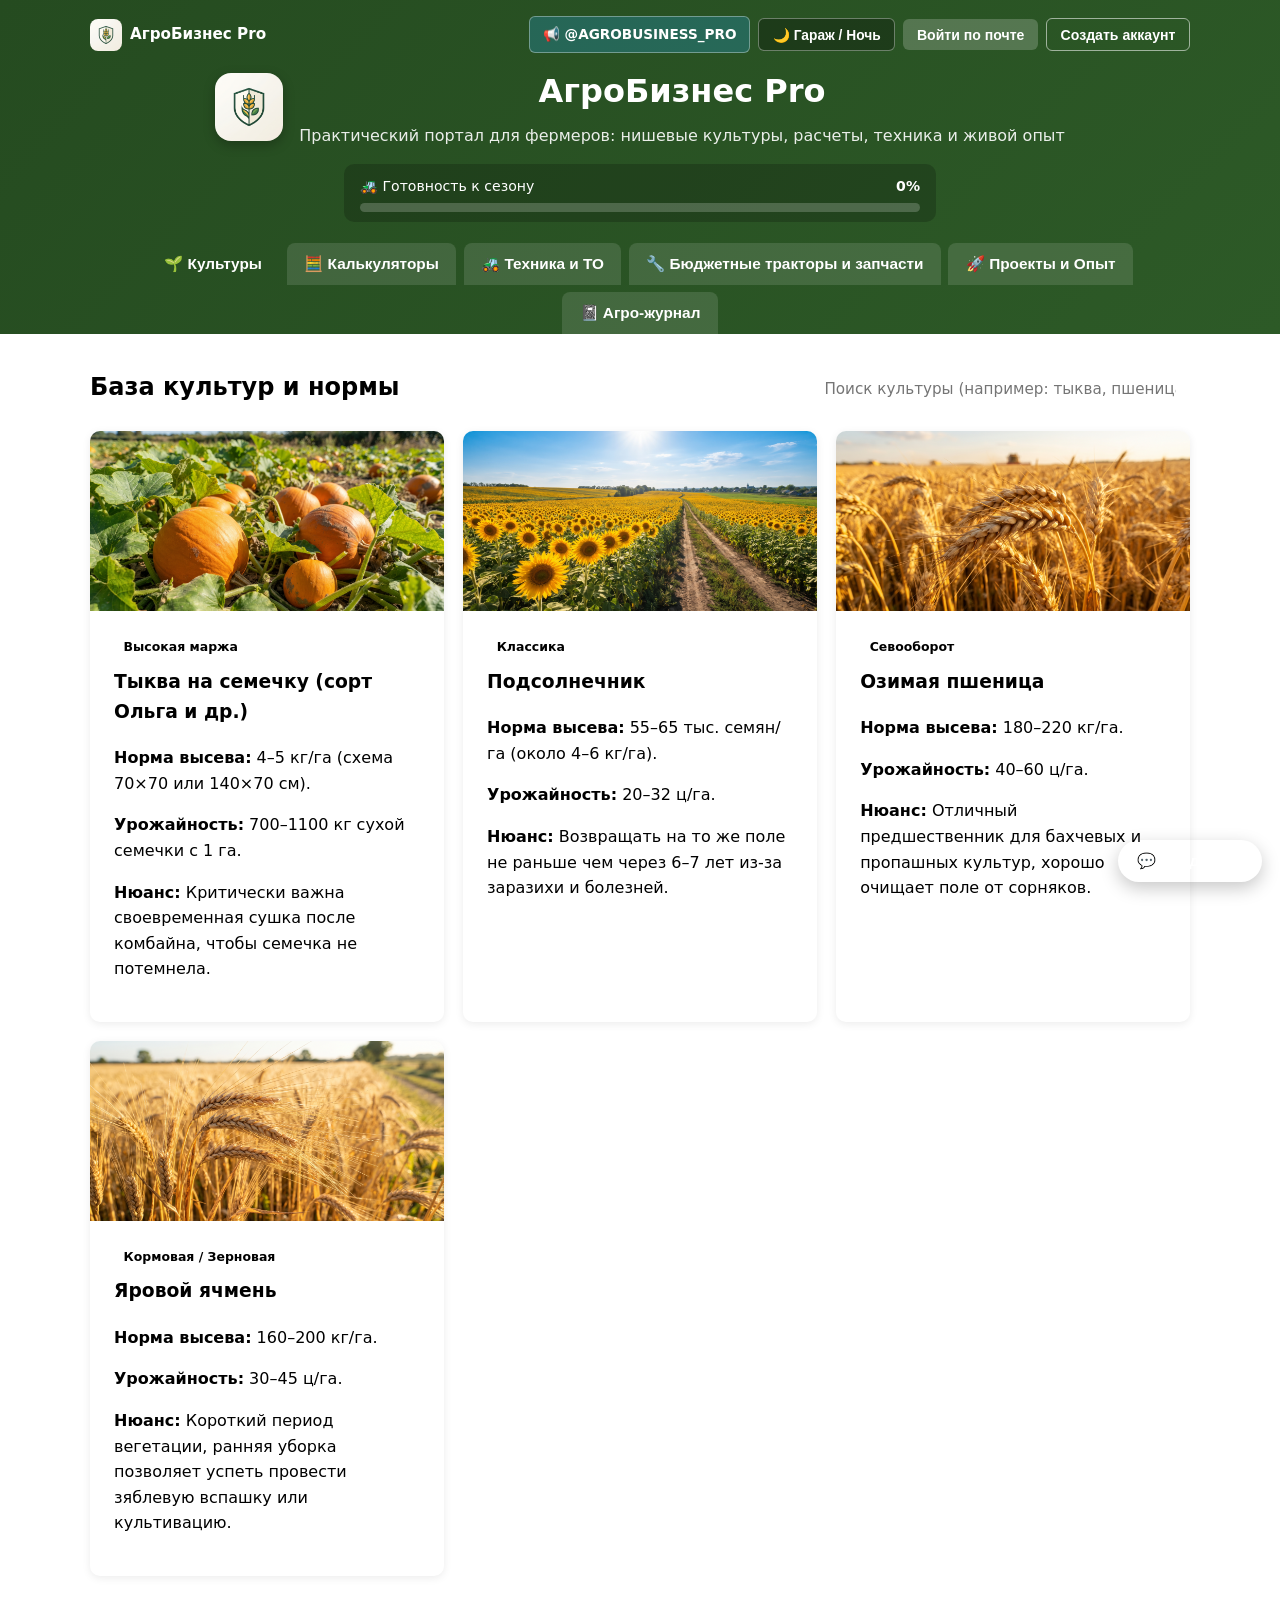
==== commit e7b0e9cf: "Remove unnecessary cat command from index.html" ====
--- a/index.html
+++ b/index.html
@@ -1,5 +1,4 @@
 
-cat << 'EOF' > index.html
 <!DOCTYPE html>
 <html lang="ru">
 <head>
